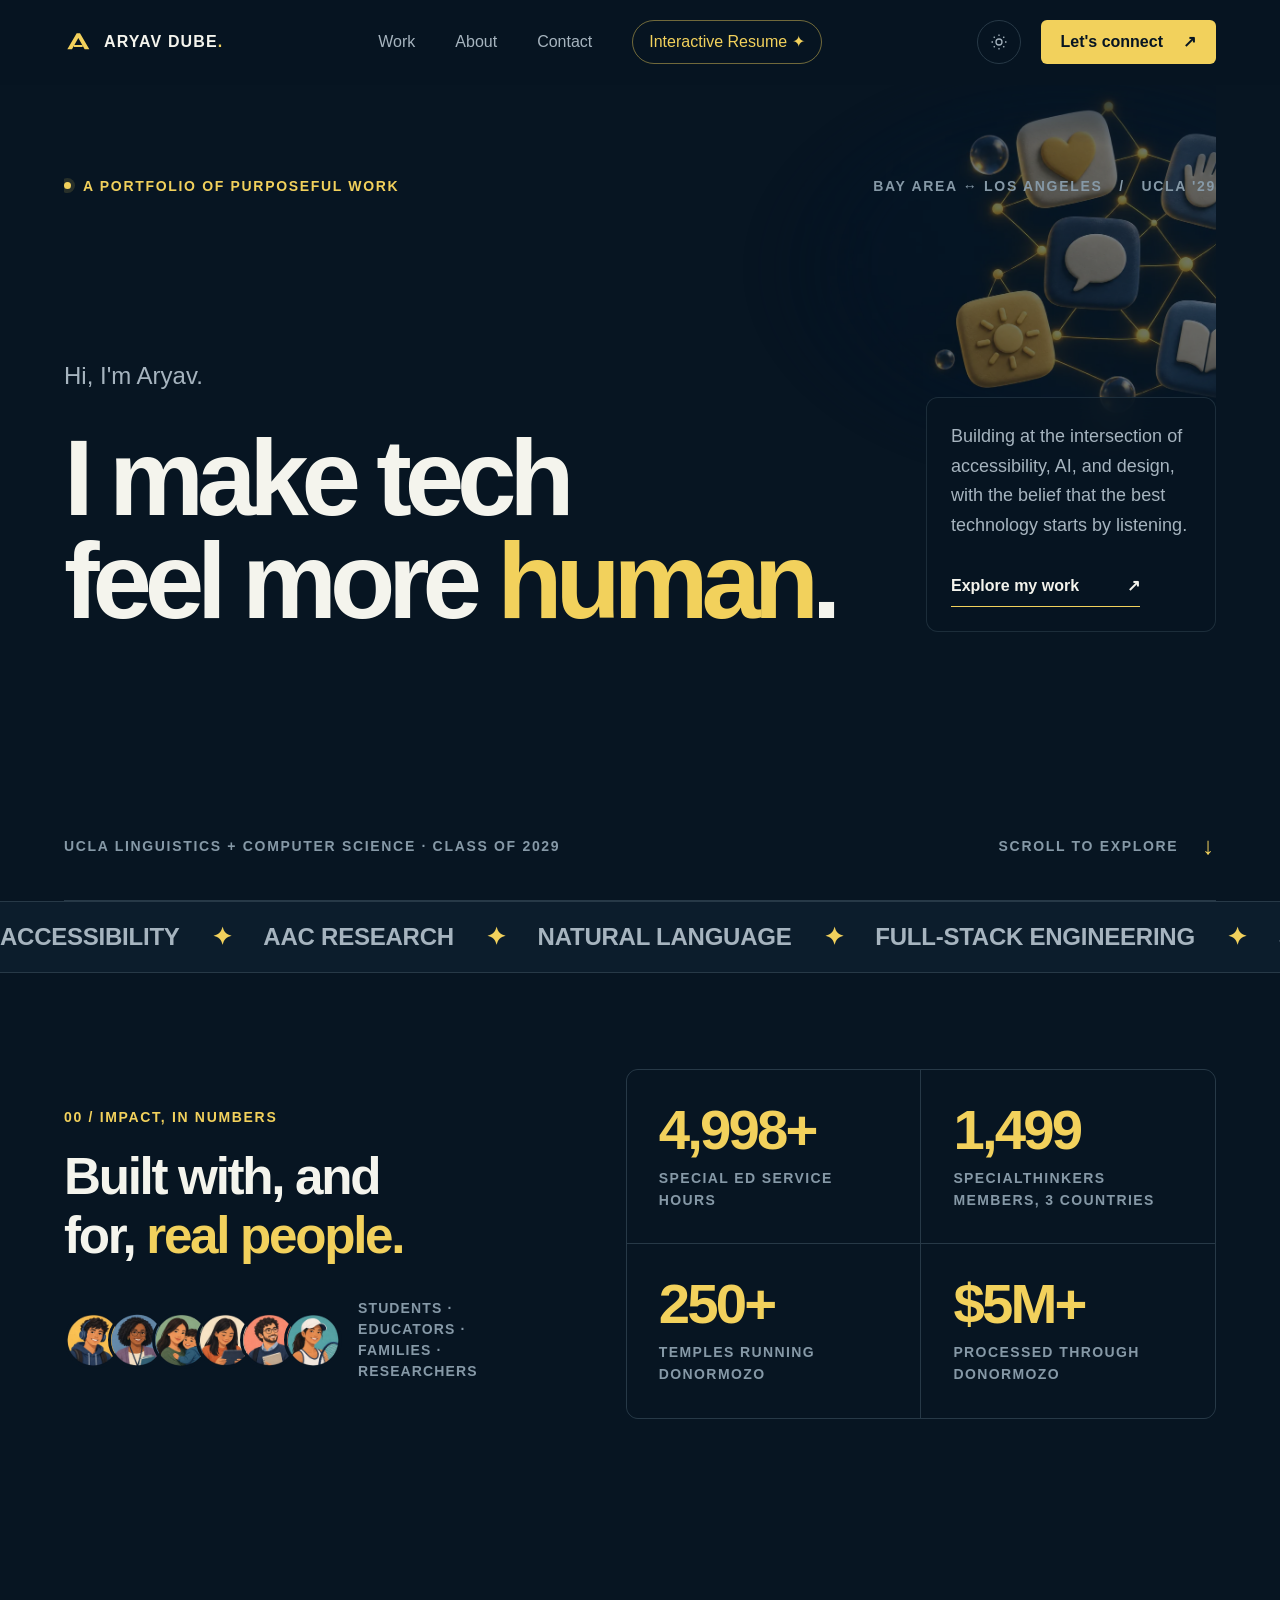
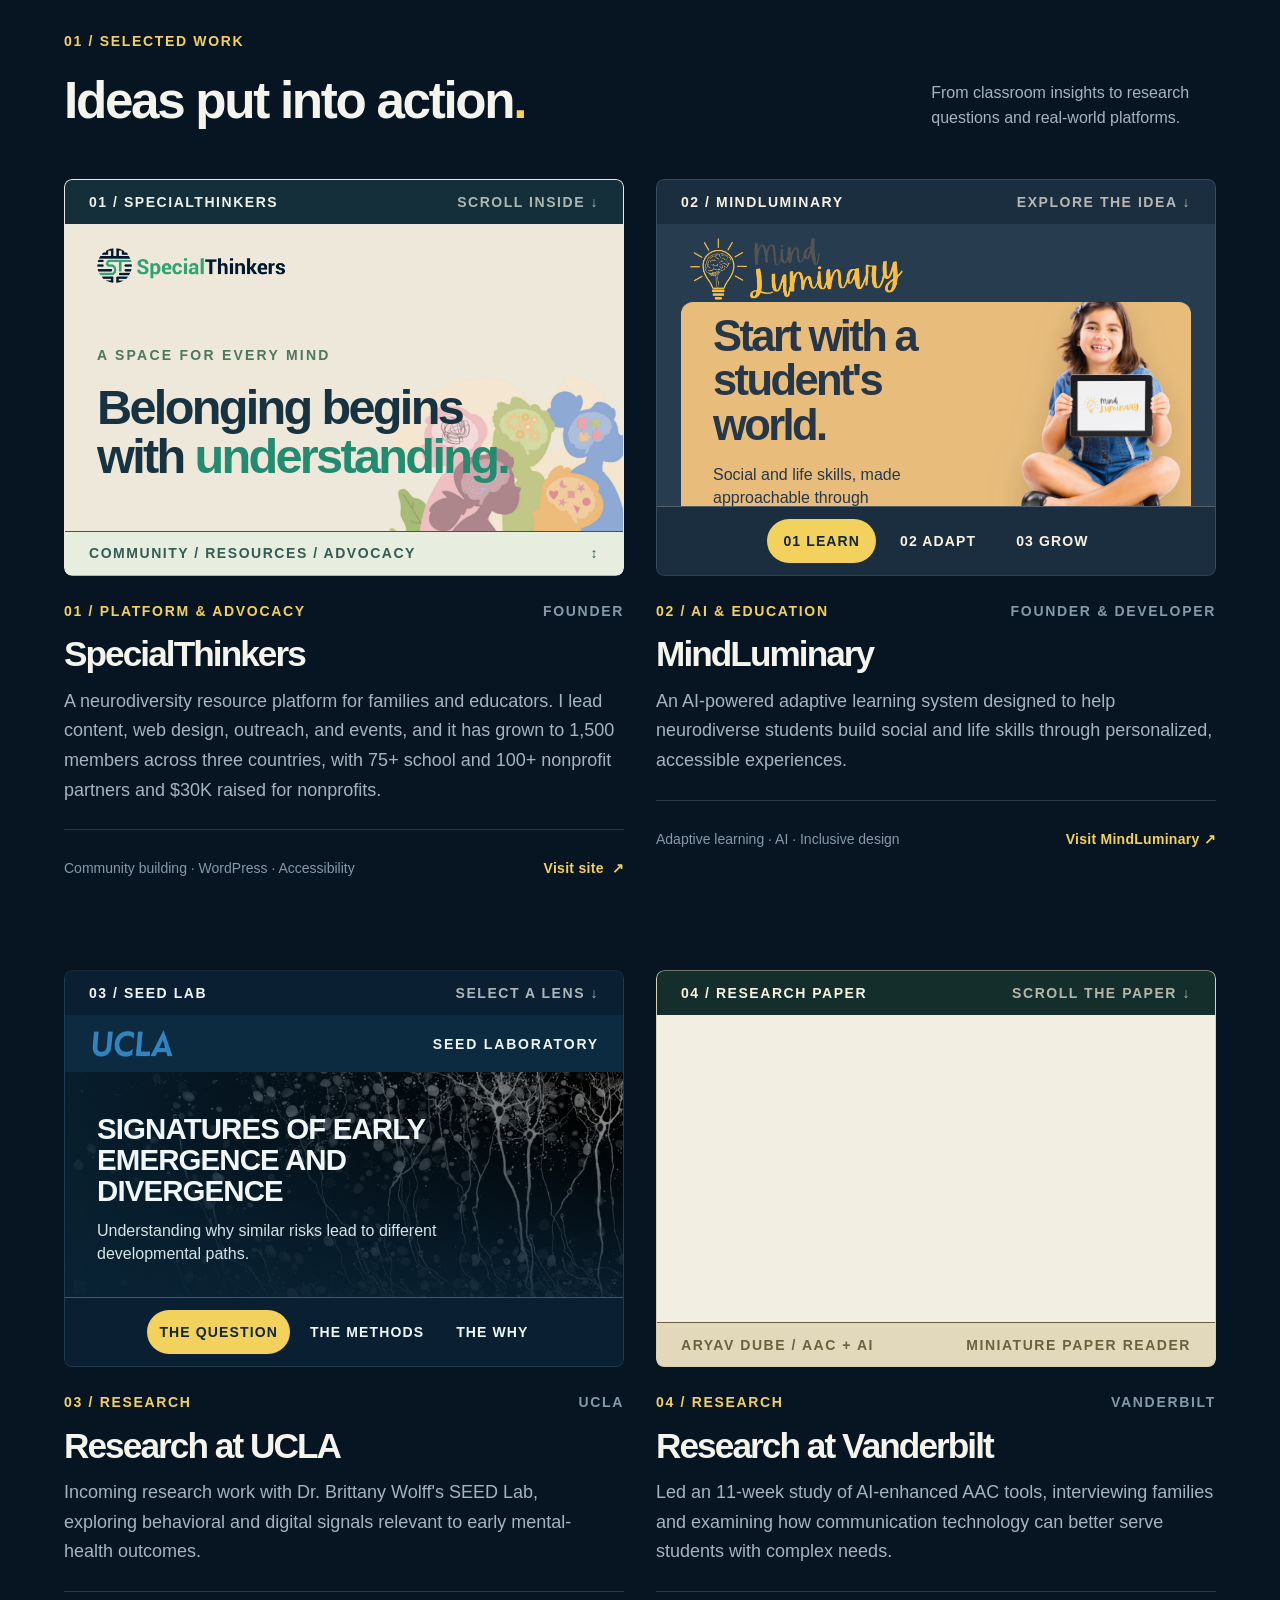
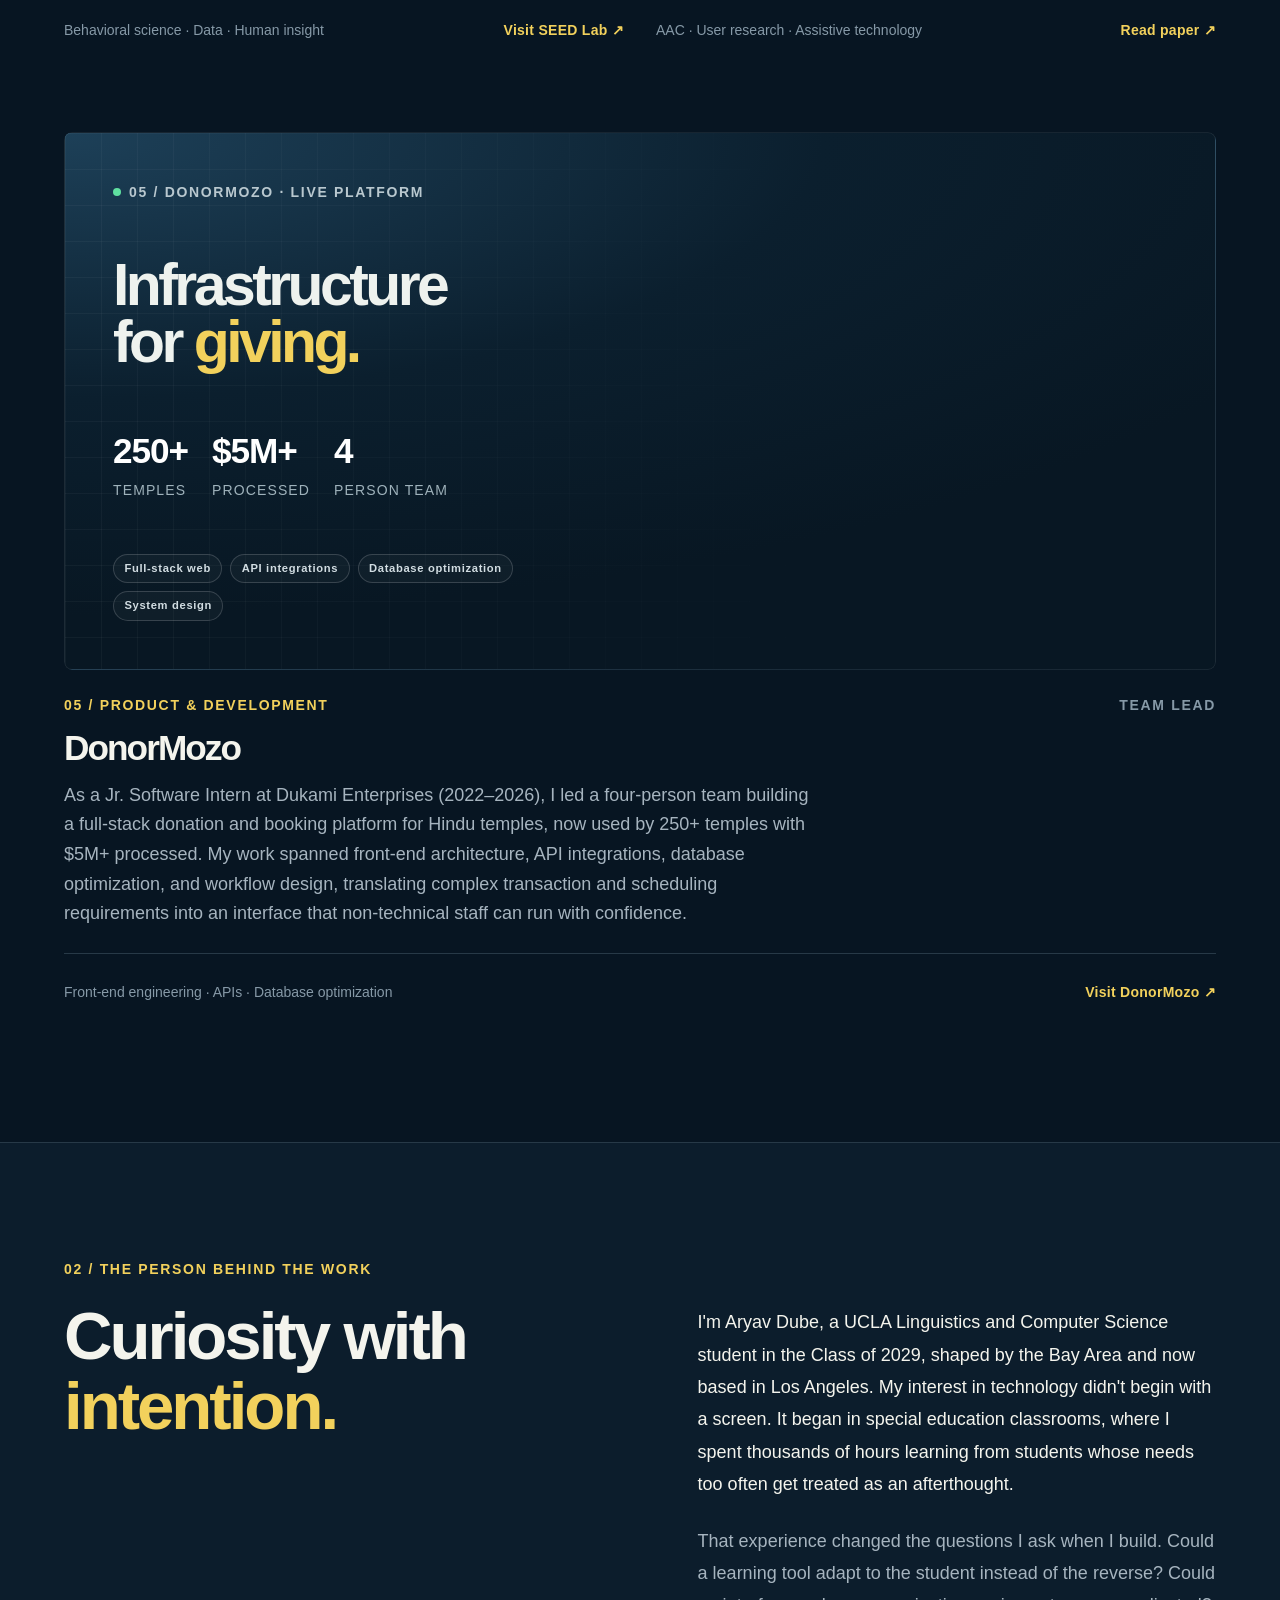
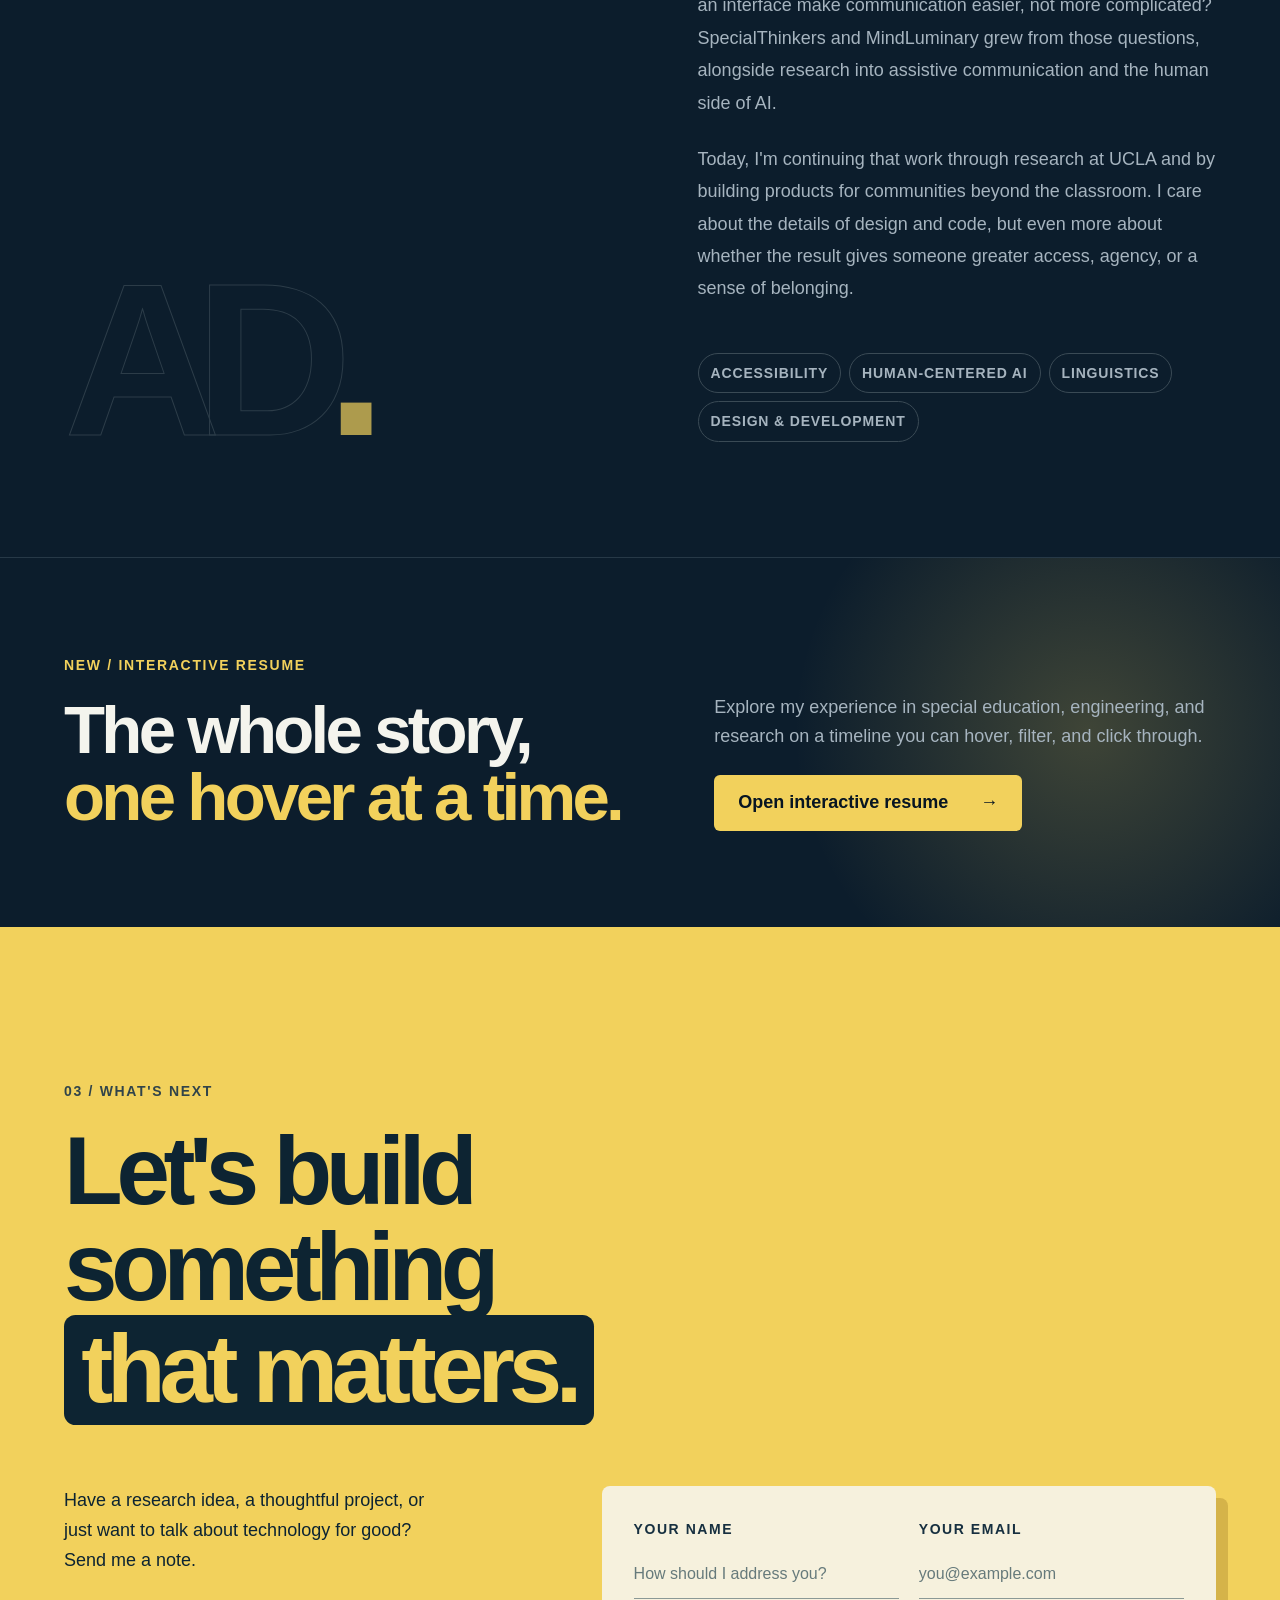
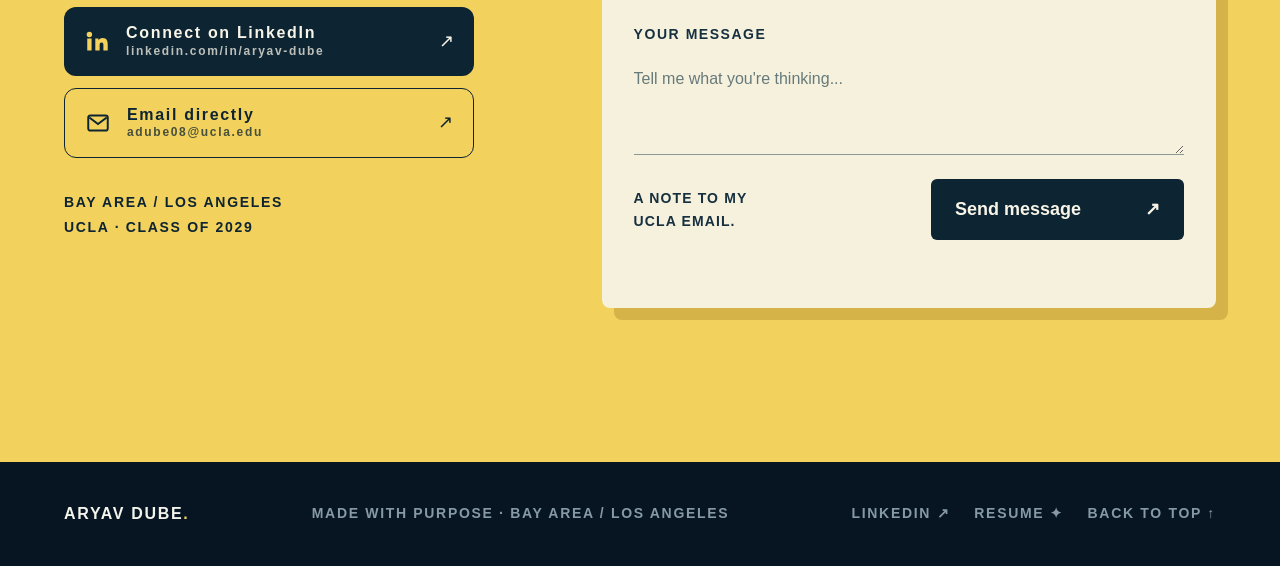
==== index.html @ cb5dd59b "Add files via upload" ====
<!doctype html>
<html lang="en" data-theme="dark">
<head>
  <meta charset="utf-8">
  <meta name="viewport" content="width=device-width, initial-scale=1">
  <meta name="theme-color" content="#071522">
  <meta name="description" content="Aryav Dube builds human-centered technology at the intersection of accessibility, education, research, and design. Explore his projects and work.">
  <meta property="og:title" content="Aryav Dube | Technology with people at its center">
  <meta property="og:description" content="Projects and research in accessibility, education, AI, and community-centered design.">
  <title>Aryav Dube | Technology with people at its center</title>
  <link rel="icon" href="./favicon.svg" type="image/svg+xml">
  <link rel="preconnect" href="https://api.fontshare.com">
  <link href="https://api.fontshare.com/v2/css?f[]=cabinet-grotesk@500,600,700,800&f[]=satoshi@400,500,600,700&display=swap" rel="stylesheet">
  <link rel="stylesheet" href="./base.css">
  <link rel="stylesheet" href="./style.css">
  <script src="./app.js" defer></script>
</head>
<body>
  <a class="skip-link" href="#main">Skip to content</a>
  <div class="scroll-progress" aria-hidden="true"><span></span></div>
  <header class="site-header">
    <div class="shell header-inner">
      <a class="brand" href="#top" aria-label="Aryav Dube, back to top">
        <svg class="brand-mark" viewBox="0 0 42 42" fill="none" aria-hidden="true"><path d="M5 32 19 8h5l14 24h-7L21.5 15 12 32H5Z" fill="currentColor"/><path d="M15 27h13" stroke="currentColor" stroke-width="3"/></svg>
        <span>ARYAV DUBE<span class="brand-dot">.</span></span>
      </a>
      <nav class="desktop-nav" aria-label="Main navigation">
        <a href="#work">Work</a>
        <a href="#about">About</a>
        <a href="#contact">Contact</a>
        <a class="nav-resume" href="./resume.html"><span class="long">Interactive </span>Resume <span aria-hidden="true">✦</span></a>
      </nav>
      <div class="header-actions">
        <button class="theme-toggle" type="button" data-theme-toggle aria-label="Switch to light mode" title="Toggle color theme">
          <svg viewBox="0 0 24 24" fill="none" stroke="currentColor" stroke-width="1.7" aria-hidden="true"><circle cx="12" cy="12" r="4"/><path d="M12 2v2m0 16v2M4.93 4.93l1.42 1.42m11.3 11.3 1.42 1.42M2 12h2m16 0h2M4.93 19.07l1.42-1.42m11.3-11.3 1.42-1.42"/></svg>
        </button>
        <a class="header-contact" href="#contact">Let's connect <span aria-hidden="true">↗</span></a>
      </div>
    </div>
  </header>

  <main id="main">
    <section class="hero shell" id="top" aria-labelledby="hero-title">
      <div class="hero-topline">
        <span class="eyebrow"><span class="status-dot"></span> A portfolio of purposeful work</span>
        <span class="hero-index">BAY AREA ↔ LOS ANGELES &nbsp; / &nbsp; UCLA '29</span>
      </div>
      <div class="hero-grid">
        <div class="hero-heading-wrap">
          <p class="hero-intro">Hi, I'm Aryav.</p>
          <h1 id="hero-title">I make tech<br>feel more <span class="hero-highlight">human<span class="period">.</span></span></h1>
        </div>
        <div class="hero-aside">
          <span class="aside-rule" aria-hidden="true"></span>
          <p>Building at the intersection of accessibility, AI, and design, with the belief that the best technology starts by listening.</p>
          <a class="text-link" href="#work">Explore my work <span aria-hidden="true">↗</span></a>
        </div>
      </div>
      <div class="hero-bottom">
        <span>UCLA LINGUISTICS + COMPUTER SCIENCE · CLASS OF 2029</span>
        <a href="#work" class="scroll-cue" aria-label="Scroll to selected work"><span>SCROLL TO EXPLORE</span><span aria-hidden="true">↓</span></a>
      </div>
      <div class="hero-gridline" aria-hidden="true"></div>
      <figure class="hero-art" aria-hidden="true" data-parallax="0.18"><img src="./hero-constellation.webp" alt="" width="1300" height="867"></figure>
    </section>

    <div class="marquee" aria-hidden="true"><div class="marquee-track"><span>ACCESSIBILITY</span><i>✦</i><span>AAC RESEARCH</span><i>✦</i><span>NATURAL LANGUAGE</span><i>✦</i><span>FULL-STACK ENGINEERING</span><i>✦</i><span>SPECIAL EDUCATION</span><i>✦</i><span>HUMAN-COMPUTER INTERACTION</span><i>✦</i><span>LINGUISTICS × CS</span><i>✦</i><span>ACCESSIBILITY</span><i>✦</i><span>AAC RESEARCH</span><i>✦</i><span>NATURAL LANGUAGE</span><i>✦</i><span>FULL-STACK ENGINEERING</span><i>✦</i><span>SPECIAL EDUCATION</span><i>✦</i><span>HUMAN-COMPUTER INTERACTION</span><i>✦</i><span>LINGUISTICS × CS</span><i>✦</i></div></div>

    <section class="impact-band" aria-label="Impact at a glance">
      <div class="shell impact-inner">
        <div class="impact-intro reveal">
          <p class="section-kicker">00 / IMPACT, IN NUMBERS</p>
          <h2>Built with, and for, <span>real people.</span></h2>
          <div class="avatar-stack" aria-label="Illustrated avatars representing the communities I build for">
            <img src="./avatar-1.webp" alt="" width="240" height="240"><img src="./avatar-2.webp" alt="" width="240" height="240"><img src="./avatar-3.webp" alt="" width="240" height="240"><img src="./avatar-4.webp" alt="" width="240" height="240"><img src="./avatar-5.webp" alt="" width="240" height="240"><img src="./avatar-6.webp" alt="" width="240" height="240">
            <span>Students · educators · families · researchers</span>
          </div>
        </div>
        <dl class="impact-stats">
          <div class="reveal"><dt>Special ed service hours</dt><dd><b data-count="5000">0</b>+</dd></div>
          <div class="reveal"><dt>SpecialThinkers members, 3 countries</dt><dd><b data-count="1500">0</b></dd></div>
          <div class="reveal"><dt>Temples running DonorMozo</dt><dd><b data-count="250">0</b>+</dd></div>
          <div class="reveal"><dt>Processed through DonorMozo</dt><dd>$<b data-count="5">0</b>M+</dd></div>
        </dl>
      </div>
    </section>

    <section class="work-section" id="work" aria-labelledby="work-title">
      <div class="shell">
        <div class="section-heading reveal">
          <div><p class="section-kicker">01 / SELECTED WORK</p><h2 id="work-title">Ideas put into action<span class="accent-dot">.</span></h2></div>
          <p>From classroom insights to research questions and real-world platforms.</p>
        </div>

        <div class="project-grid">
          <article class="reveal project project-featured">
            <div class="project-art art-special interactive-art" aria-label="SpecialThinkers interactive preview">
              <div class="preview-top"><span>01 / SPECIALTHINKERS</span><span class="preview-hint">SCROLL INSIDE ↓</span></div>
              <div class="preview-scroll special-scroll" tabindex="0" aria-label="Scroll through SpecialThinkers preview">
                <div class="special-slide">
                  <img class="special-brand" src="./specialthinkers-logo.png" alt="SpecialThinkers logo" width="694" height="127">
                  <p class="art-mini-label">A SPACE FOR EVERY MIND</p>
                  <strong>Belonging begins<br>with <em>understanding.</em></strong>
                  <img class="special-banner" src="./specialthinkers-banner.webp" alt="SpecialThinkers illustrated banner" width="559" height="447" loading="lazy">
                </div>
                <div class="special-slide special-slide-next"><span class="art-mini-label">WHAT WE'RE BUILDING</span><strong>Information.<br>Connection.<br>Advocacy.</strong><p>Bringing families, educators and researchers into the same conversation.</p></div>
                <div class="special-slide special-slide-cta">
                  <span class="art-mini-label">BY THE NUMBERS</span>
                  <dl class="special-stats"><div><dt>Members</dt><dd>1,500</dd></div><div><dt>Countries</dt><dd>3</dd></div><div><dt>School + nonprofit partners</dt><dd>175+</dd></div><div><dt>Raised for nonprofits</dt><dd>$30K</dd></div></dl>
                  <a class="special-cta" href="https://specialthinkers.com" target="_blank" rel="noopener noreferrer">Explore SpecialThinkers <span aria-hidden="true">↗</span></a>
                  <span class="special-end">END OF PREVIEW · SCROLL UP ↑</span>
                </div>
              </div>
              <div class="preview-bottom"><span>COMMUNITY / RESOURCES / ADVOCACY</span><span>↕</span></div>
            </div>
            <div class="project-meta"><span>01 / PLATFORM & ADVOCACY</span><span>FOUNDER</span></div>
            <h3>SpecialThinkers</h3>
            <p>A neurodiversity resource platform for families and educators. I lead content, web design, outreach, and events, and it has grown to 1,500 members across three countries, with 75+ school and 100+ nonprofit partners and $30K raised for nonprofits.</p>
            <div class="project-foot"><span>Community building · WordPress · Accessibility</span><a href="https://specialthinkers.com" target="_blank" rel="noopener noreferrer" aria-label="Visit SpecialThinkers website">Visit site <span aria-hidden="true">↗</span></a></div>
          </article>

          <article class="reveal project project-featured">
            <div class="project-art art-mind interactive-art" aria-label="MindLuminary interactive concept preview">
              <div class="preview-top"><span>02 / MINDLUMINARY</span><span class="preview-hint">EXPLORE THE IDEA ↓</span></div>
              <div class="mind-experience">
                <img class="mind-brand" src="./mindluminary-logo.png" alt="MindLuminary logo" width="867" height="250">
                <div class="mind-display">
                  <div class="mind-step is-active" data-mind-panel="learn"><div><small>01 / LEARN</small><strong>Start with a student's world.</strong><p>Social and life skills, made approachable through visual practice.</p></div><img src="./mindluminary-banner.png" alt="MindLuminary character illustration" width="993" height="1080" loading="lazy"></div>
                  <div class="mind-step" data-mind-panel="adapt" hidden><div><small>02 / ADAPT</small><strong>Make room for a different pace.</strong><p>Responsive practice and feedback meet learners where they are.</p></div><div class="mind-orbit" aria-hidden="true"><span>listen</span><span>adjust</span><span>grow</span></div></div>
                  <div class="mind-step" data-mind-panel="grow" hidden><div><small>03 / GROW</small><strong>Progress is personal.</strong><p>Build confidence through small, meaningful moments.</p></div><div class="mind-growth" aria-hidden="true"><i></i><i></i><i></i><i></i><i></i></div></div>
                </div>
              </div>
              <div class="preview-tabs" data-tabs="mind" role="group" aria-label="MindLuminary concept stages"><button type="button" class="is-active" data-target="learn" aria-pressed="true">01 LEARN</button><button type="button" data-target="adapt" aria-pressed="false">02 ADAPT</button><button type="button" data-target="grow" aria-pressed="false">03 GROW</button></div>
            </div>
            <div class="project-meta"><span>02 / AI & EDUCATION</span><span>FOUNDER & DEVELOPER</span></div>
            <h3>MindLuminary</h3>
            <p>An AI-powered adaptive learning system designed to help neurodiverse students build social and life skills through personalized, accessible experiences.</p>
            <div class="project-foot"><span>Adaptive learning · AI · Inclusive design</span><a href="https://www.mindluminary.com/" target="_blank" rel="noopener noreferrer">Visit MindLuminary ↗</a></div>
          </article>

          <article class="reveal project project-half">
            <div class="project-art art-ucla interactive-art" aria-label="UCLA SEED Lab interactive research preview">
              <div class="preview-top"><span>03 / SEED LAB</span><span class="preview-hint">SELECT A LENS ↓</span></div>
              <div class="ucla-body">
                <div class="ucla-identity"><img src="./ucla-logo.png" alt="UCLA logo" width="1048" height="398" loading="lazy"><span>SEED LABORATORY</span></div>
                <div class="ucla-visual"><img src="./seed-lab-art.jpg" alt="Artwork featured on the UCLA SEED Laboratory page" width="760" height="480" loading="lazy"><div class="ucla-overlay"><span data-ucla-heading>SIGNATURES OF EARLY EMERGENCE AND DIVERGENCE</span><p data-ucla-copy>Understanding why similar risks lead to different developmental paths.</p></div></div>
              </div>
              <div class="preview-tabs ucla-tabs" data-tabs="ucla" role="group" aria-label="SEED Lab research lenses"><button type="button" class="is-active" data-target="question" aria-pressed="true">THE QUESTION</button><button type="button" data-target="methods" aria-pressed="false">THE METHODS</button><button type="button" data-target="impact" aria-pressed="false">THE WHY</button></div>
            </div>
            <div class="project-meta"><span>03 / RESEARCH</span><span>UCLA</span></div>
            <h3>Research at UCLA</h3>
            <p>Incoming research work with Dr. Brittany Wolff's SEED Lab, exploring behavioral and digital signals relevant to early mental-health outcomes.</p>
            <div class="project-foot"><span>Behavioral science · Data · Human insight</span><a href="https://www.semel.ucla.edu/initiatives/seedlab/" target="_blank" rel="noopener noreferrer">Visit SEED Lab ↗</a></div>
          </article>

          <article class="reveal project project-half">
            <div class="project-art art-vandy interactive-art" aria-label="Scrollable Vanderbilt research paper preview">
              <div class="preview-top"><span>04 / RESEARCH PAPER</span><span class="preview-hint">SCROLL THE PAPER ↓</span></div>
              <div class="paper-reader" tabindex="0" aria-label="Scroll through a condensed preview of Aryav Dube's Vanderbilt paper">
                <div class="paper-page"><img class="vandy-brand" src="./vanderbilt-logo.png" alt="Vanderbilt University logo" width="960" height="209" loading="lazy"><span class="paper-journal">YOUNG SCIENTIST JOURNAL / RESEARCH ARTICLE</span><h4>Enhancing AAC Systems Through Artificial Intelligence</h4><p class="paper-byline">Aryav Dube · Parent and family perspectives on limitations and solutions</p><span class="paper-rule"></span><p class="paper-scroll-hint">SCROLL TO READ THE STUDY ↓</p></div>
                <div class="paper-page"><span class="paper-section">01 / ABSTRACT</span><h4>Where AAC systems fall short.</h4><p>This 11-week mixed-methods study examines limitations families encounter with augmentative and alternative communication systems and explores how AI could make them more adaptive and expressive.</p><span class="paper-rule"></span><span class="paper-section">02 / METHODS</span><p>Parent and family interviews were analyzed for recurring themes about device use, communication needs, and possible improvements.</p></div>
                <div class="paper-page"><span class="paper-section">03 / FINDINGS</span><h4>Seven barriers to better communication.</h4><p>Recurring challenges included difficult navigation, limited symbols, linguistic support, practice opportunities, emotional expression, social fluency, and strategic communication.</p><span class="paper-rule"></span><span class="paper-section">04 / CONCLUSION</span><p>Personalization, prediction, and context-aware interfaces may help AAC tools better support communication, independence, and inclusion. Further research is needed.</p><a class="preview-open" href="https://www.vanderbilt.edu/youngscientistjournal/article/enhancing-aac-systems-through-artificial-intelligence-parent-and-family-perspective-on-limitations-and-solutions/" target="_blank" rel="noopener noreferrer">Read the full paper ↗</a></div>
              </div>
              <div class="reader-footer"><span>ARYAV DUBE / AAC + AI</span><span>MINIATURE PAPER READER</span></div>
            </div>
            <div class="project-meta"><span>04 / RESEARCH</span><span>VANDERBILT</span></div>
            <h3>Research at Vanderbilt</h3>
            <p>Led an 11-week study of AI-enhanced AAC tools, interviewing families and examining how communication technology can better serve students with complex needs.</p>
            <div class="project-foot"><span>AAC · User research · Assistive technology</span><a href="https://www.vanderbilt.edu/youngscientistjournal/article/enhancing-aac-systems-through-artificial-intelligence-parent-and-family-perspective-on-limitations-and-solutions/" target="_blank" rel="noopener noreferrer">Read paper ↗</a></div>
          </article>

          <article class="reveal project project-wide">
            <div class="project-art art-dm interactive-art" aria-label="DonorMozo interactive product preview">
              <div class="dm-grid-bg" aria-hidden="true"></div>
              <div class="dm-left">
                <span class="dm-kicker"><i class="dm-live"></i>05 / DONORMOZO · LIVE PLATFORM</span>
                <strong>Infrastructure<br>for <em>giving.</em></strong>
                <div class="dm-metrics">
                  <span><b>250+</b>temples</span><span><b>$5M+</b>processed</span><span><b>4</b>person team</span>
                </div>
                <div class="dm-chips" aria-label="Focus areas"><span>Full-stack web</span><span>API integrations</span><span>Database optimization</span><span>System design</span></div>
              </div>
              <div class="dm-window">
                <div class="dm-chrome"><span class="dm-dots" aria-hidden="true"><i></i><i></i><i></i></span><span class="dm-url">donormozo.com / dashboard</span><img src="./donormozo-logo.png" alt="DonorMozo logo" width="251" height="59" loading="lazy"></div>
                <div class="dm-app">
                  <div class="dm-side" data-tabs="dm" role="group" aria-label="DonorMozo modules">
                    <button type="button" class="is-active" data-target="donations" aria-pressed="true"><svg viewBox="0 0 24 24" aria-hidden="true"><path d="M12 21s-7-4.4-7-10a4 4 0 0 1 7-2.6A4 4 0 0 1 19 11c0 5.6-7 10-7 10z"/></svg><span>Donations</span></button>
                    <button type="button" data-target="bookings" aria-pressed="false"><svg viewBox="0 0 24 24" aria-hidden="true"><rect x="4" y="5" width="16" height="15" rx="2"/><path d="M4 10h16M9 3v4M15 3v4"/></svg><span>Bookings</span></button>
                    <button type="button" data-target="insights" aria-pressed="false"><svg viewBox="0 0 24 24" aria-hidden="true"><path d="M4 19V9M10 19V5M16 19v-7M22 19H2"/></svg><span>Insights</span></button>
                    <button type="button" data-target="stack" aria-pressed="false"><svg viewBox="0 0 24 24" aria-hidden="true"><path d="M12 3 3 8l9 5 9-5-9-5zM3 13l9 5 9-5"/></svg><span>System</span></button>
                  </div>
                  <div class="dm-main" tabindex="0" aria-label="Scrollable DonorMozo demo panel">
                    <div class="dm-panel is-active" data-dm-panel="donations">
                      <div class="dm-row-head"><small>TODAY · DEMO FEED</small><span class="dm-pill">● Live</span></div>
                      <div class="dm-total">$<b data-dm-total>12,480</b><span>+8.2% vs. last week</span></div>
                      <ul class="dm-feed" data-dm-feed aria-live="off">
                        <li><span class="dm-av">SP</span><div><b>Annadanam fund</b><small>Recurring · card</small></div><em>$101</em></li>
                        <li><span class="dm-av">RK</span><div><b>Temple renovation</b><small>One-time · ACH</small></div><em>$501</em></li>
                        <li><span class="dm-av">AM</span><div><b>Festival sponsorship</b><small>One-time · card</small></div><em>$251</em></li>
                      </ul>
                      <div class="dm-goal"><div><small>RENOVATION CAMPAIGN</small><b>72%</b></div><span><i style="--w:72%"></i></span></div>
                    </div>
                    <div class="dm-panel" data-dm-panel="bookings" hidden>
                      <div class="dm-row-head"><small>WEEK OF OCT 5 · PICK A SLOT</small><span class="dm-pill" data-dm-booked>3 booked</span></div>
                      <div class="dm-cal" data-dm-cal role="grid" aria-label="Booking calendar, demo"></div>
                      <div class="dm-legend"><span><i></i>Open</span><span><i class="sel"></i>Selected</span><span><i class="booked"></i>Booked</span></div>
                      <div class="dm-sheet" data-dm-sheet aria-live="polite">
                        <p class="dm-sheet-empty">Select an open slot to start a booking, or a booked slot to see its details.</p>
                      </div>
                    </div>
                    <div class="dm-panel" data-dm-panel="insights" hidden>
                      <div class="dm-row-head"><small>GIVING TREND · 12 WEEKS</small><span class="dm-pill">Demo data</span></div>
                      <svg class="dm-chart" viewBox="0 0 320 130" preserveAspectRatio="none" aria-hidden="true"><defs><linearGradient id="dmfill" x1="0" x2="0" y1="0" y2="1"><stop offset="0" stop-color="#f2d15c" stop-opacity=".55"/><stop offset="1" stop-color="#f2d15c" stop-opacity="0"/></linearGradient></defs><path class="dm-area" d="M0 110 L29 98 L58 102 L87 84 L116 88 L145 70 L174 74 L203 56 L232 60 L261 40 L290 44 L320 22 L320 130 L0 130Z" fill="url(#dmfill)"/><path class="dm-line" d="M0 110 L29 98 L58 102 L87 84 L116 88 L145 70 L174 74 L203 56 L232 60 L261 40 L290 44 L320 22" fill="none"/></svg>
                      <div class="dm-split"><span><small>Recurring</small><b>61%</b></span><span><small>Avg. gift</small><b>$84</b></span><span><small>Bookings</small><b>+23%</b></span></div>
                    </div>
                    <div class="dm-panel" data-dm-panel="stack" hidden>
                      <div class="dm-row-head"><small>HOW A DONATION MOVES · SIMPLIFIED</small><span class="dm-pill">Architecture</span></div>
                      <ol class="dm-flow">
                        <li><b>Client</b><small>Donor-facing pages and temple admin views</small></li>
                        <li><b>API layer</b><small>Integrations and business logic for gifts and bookings</small></li>
                        <li><b>Payments</b><small>Transaction processing and donor receipts</small></li>
                        <li><b>Database</b><small>Optimized storage for donations, bookings, and reports</small></li>
                      </ol>
                    </div>
                  </div>
                </div>
              </div>
            </div>
            <div class="project-meta"><span>05 / PRODUCT & DEVELOPMENT</span><span>TEAM LEAD</span></div>
            <h3>DonorMozo</h3>
            <p>As a Jr. Software Intern at Dukami Enterprises (2022–2026), I led a four-person team building a full-stack donation and booking platform for Hindu temples, now used by 250+ temples with $5M+ processed. My work spanned front-end architecture, API integrations, database optimization, and workflow design, translating complex transaction and scheduling requirements into an interface that non-technical staff can run with confidence.</p>
            <div class="project-foot"><span>Front-end engineering · APIs · Database optimization</span><a href="https://donormozo.com/" target="_blank" rel="noopener noreferrer">Visit DonorMozo ↗</a></div>
          </article>
        </div>
      </div>
    </section>

    <section class="about-section" id="about" aria-labelledby="about-title">
      <div class="shell about-grid">
        <div class="about-left"><p class="section-kicker">02 / THE PERSON BEHIND THE WORK</p><h2 id="about-title">Curiosity with<br><span>intention.</span></h2><div class="about-monogram" aria-hidden="true">AD<span>.</span></div></div>
        <div class="about-copy reveal">
          <p>I'm Aryav Dube, a UCLA Linguistics and Computer Science student in the Class of 2029, shaped by the Bay Area and now based in Los Angeles. My interest in technology didn't begin with a screen. It began in special education classrooms, where I spent thousands of hours learning from students whose needs too often get treated as an afterthought.</p>
          <p>That experience changed the questions I ask when I build. Could a learning tool adapt to the student instead of the reverse? Could an interface make communication easier, not more complicated? SpecialThinkers and MindLuminary grew from those questions, alongside research into assistive communication and the human side of AI.</p>
          <p>Today, I'm continuing that work through research at UCLA and by building products for communities beyond the classroom. I care about the details of design and code, but even more about whether the result gives someone greater access, agency, or a sense of belonging.</p>
          <div class="about-tags" aria-label="Areas of interest"><span>ACCESSIBILITY</span><span>HUMAN-CENTERED AI</span><span>LINGUISTICS</span><span>DESIGN & DEVELOPMENT</span></div>
        </div>
      </div>
    </section>

    <section class="resume-cta" aria-labelledby="resume-cta-title">
      <div class="shell resume-cta-inner reveal">
        <div><p class="section-kicker">NEW / INTERACTIVE RESUME</p><h2 id="resume-cta-title">The whole story,<br><span>one hover at a time.</span></h2></div>
        <div class="resume-cta-side"><p>Explore my experience in special education, engineering, and research on a timeline you can hover, filter, and click through.</p><a class="resume-cta-btn" href="./resume.html">Open interactive resume <span aria-hidden="true">→</span></a></div>
      </div>
    </section>

    <section class="contact-section" id="contact" aria-labelledby="contact-title">
      <div class="shell contact-inner">
        <p class="section-kicker">03 / WHAT'S NEXT</p>
        <h2 id="contact-title">Let's build something<br><span>that matters.</span></h2>
        <div class="contact-layout reveal">
          <div class="contact-aside"><p>Have a research idea, a thoughtful project, or just want to talk about technology for good? Send me a note.</p>
            <div class="contact-links">
              <a class="linkedin-card" href="https://www.linkedin.com/in/aryav-dube/" target="_blank" rel="noopener noreferrer"><svg viewBox="0 0 24 24" aria-hidden="true"><path fill="currentColor" d="M4.98 3.5a2.5 2.5 0 1 1 0 5 2.5 2.5 0 0 1 0-5zM3 9.75h4v11H3v-11zm6.5 0h3.8v1.5h.06c.53-1 1.83-2.06 3.77-2.06 4.03 0 4.77 2.65 4.77 6.1v5.46h-4v-4.84c0-1.15-.02-2.64-1.6-2.64-1.61 0-1.86 1.26-1.86 2.56v4.92h-4v-11z"/></svg><span><b>Connect on LinkedIn</b><small>linkedin.com/in/aryav-dube</small></span><i aria-hidden="true">↗</i></a>
              <a class="mail-card" href="mailto:adube08@ucla.edu"><svg viewBox="0 0 24 24" aria-hidden="true"><rect x="3" y="5" width="18" height="14" rx="2" fill="none" stroke="currentColor" stroke-width="1.8"/><path d="m4 7 8 6 8-6" fill="none" stroke="currentColor" stroke-width="1.8"/></svg><span><b>Email directly</b><small>adube08@ucla.edu</small></span><i aria-hidden="true">↗</i></a>
            </div>
            <span>BAY AREA / LOS ANGELES<br>UCLA · CLASS OF 2029</span></div>
          <form class="contact-form" id="contact-form" action="https://formsubmit.co/adube08@ucla.edu" data-ajax="https://formsubmit.co/ajax/adube08@ucla.edu" method="POST">
            <input type="hidden" name="_subject" value="Portfolio inquiry for Aryav Dube">
            <input type="hidden" name="_captcha" value="false">
            <div class="honeypot" aria-hidden="true"><label for="contact-company">Leave this blank</label><input type="text" id="contact-company" name="_honey" tabindex="-1" autocomplete="off"></div>
            <div class="form-row"><div class="form-field"><label for="contact-name">YOUR NAME</label><input id="contact-name" name="name" type="text" required autocomplete="name" placeholder="How should I address you?"></div><div class="form-field"><label for="contact-email">YOUR EMAIL</label><input id="contact-email" name="email" type="email" required autocomplete="email" placeholder="you@example.com"></div></div>
            <div class="form-field"><label for="contact-message">YOUR MESSAGE</label><textarea id="contact-message" name="message" rows="3" required minlength="10" placeholder="Tell me what you're thinking..."></textarea></div>
            <div class="form-actions"><span>A NOTE TO MY UCLA EMAIL.</span><button class="contact-cta" type="submit">Send message <span aria-hidden="true">↗</span></button></div>
            <p class="form-status" id="form-status" role="status" aria-live="polite"></p>
          </form>
        </div>
      </div>
    </section>
  </main>
  <footer class="site-footer"><div class="shell footer-inner"><a class="footer-brand" href="#top">ARYAV DUBE<span>.</span></a><span>MADE WITH PURPOSE · BAY AREA / LOS ANGELES</span><span class="footer-links"><a href="https://www.linkedin.com/in/aryav-dube/" target="_blank" rel="noopener noreferrer">LINKEDIN ↗</a><a href="./resume.html">RESUME ✦</a><a href="#top">BACK TO TOP ↑</a></span></div></footer>
</body>
</html>
---- base.css ----
*,*::before,*::after{box-sizing:border-box;margin:0;padding:0}
html{-moz-text-size-adjust:none;-webkit-text-size-adjust:none;text-size-adjust:none;-webkit-font-smoothing:antialiased;-moz-osx-font-smoothing:grayscale;text-rendering:optimizeLegibility;scroll-behavior:smooth;hanging-punctuation:first last;scroll-padding-top:var(--space-20)}
body{min-height:100dvh;line-height:1.6;font-family:var(--font-body,sans-serif);font-size:var(--text-base);color:var(--color-text);background:var(--color-bg)}
img,picture,video,canvas,svg{display:block;max-width:100%;height:auto}
ul[role="list"],ol[role="list"]{list-style:none}
input,button,textarea,select{font:inherit;color:inherit}
h1,h2,h3,h4,h5,h6{text-wrap:balance;line-height:1.15}
p,li,figcaption{text-wrap:pretty;max-width:72ch}
::selection{background:var(--color-primary-highlight);color:var(--color-text)}
:focus-visible{outline:2px solid var(--color-primary);outline-offset:3px;border-radius:var(--radius-sm)}
button{cursor:pointer;background:none;border:none}
a,button,[role="button"],[role="link"],input,textarea,select{transition:color var(--transition-interactive),background var(--transition-interactive),border-color var(--transition-interactive),box-shadow var(--transition-interactive),transform var(--transition-interactive)}
.sr-only{position:absolute;width:1px;height:1px;padding:0;margin:-1px;overflow:hidden;clip:rect(0,0,0,0);white-space:nowrap;border-width:0}
@media(prefers-reduced-motion:reduce){*,*::before,*::after{animation-duration:.01ms!important;animation-iteration-count:1!important;transition-duration:.01ms!important;scroll-behavior:auto!important}}
---- style.css ----
:root{
  --font-display:'Cabinet Grotesk','Helvetica Neue',sans-serif;
  --font-body:'Satoshi','Helvetica Neue',sans-serif;
  --text-xs:clamp(.75rem,.7rem + .25vw,.875rem);
  --text-sm:clamp(.875rem,.8rem + .35vw,1rem);
  --text-base:clamp(1rem,.95rem + .25vw,1.125rem);
  --text-lg:clamp(1.125rem,1rem + .75vw,1.5rem);
  --text-xl:clamp(1.5rem,1.2rem + 1.25vw,2.25rem);
  --text-2xl:clamp(2rem,1.2rem + 2.5vw,3.5rem);
  --text-3xl:clamp(2.5rem,1rem + 4vw,5rem);
  --text-hero:clamp(3.25rem,1rem + 7.1vw,8rem);
  --space-1:.25rem;--space-2:.5rem;--space-3:.75rem;--space-4:1rem;--space-5:1.25rem;--space-6:1.5rem;--space-8:2rem;--space-10:2.5rem;--space-12:3rem;--space-16:4rem;--space-20:5rem;--space-24:6rem;--space-32:8rem;
  --radius-sm:.375rem;--radius-md:.5rem;--radius-lg:.75rem;--radius-xl:1rem;--radius-full:9999px;
  --transition-interactive:220ms cubic-bezier(.16,1,.3,1);
  --content-wide:1240px;
}
:root,[data-theme="dark"]{
  color-scheme:dark;
  --color-bg:#071522;--color-surface:#0c1d2c;--color-surface-2:#112436;--color-surface-offset:#0f2639;--color-divider:#273947;--color-border:#3a4a55;
  --color-text:#f4f4ed;--color-text-muted:#a6b4bf;--color-text-faint:#8699a7;--color-text-inverse:#071522;
  --color-primary:#f2d15c;--color-primary-hover:#ffe88a;--color-primary-highlight:#5c532c;
}
[data-theme="light"]{
  color-scheme:light;
  --color-bg:#f4f3ed;--color-surface:#ffffff;--color-surface-2:#e8edf0;--color-surface-offset:#e8eced;--color-divider:#cdd4d6;--color-border:#aebbc1;
  --color-text:#102638;--color-text-muted:#455b68;--color-text-faint:#5a6d77;--color-text-inverse:#071522;
  --color-primary:#9a7400;--color-primary-hover:#765900;--color-primary-highlight:#efe2ac;
}
a{color:inherit;text-decoration:none}
.shell{width:min(calc(100% - 2*clamp(var(--space-5),5vw,var(--space-16))),var(--content-wide));margin-inline:auto}
.skip-link{position:fixed;top:var(--space-3);left:var(--space-3);z-index:100;background:var(--color-primary);color:var(--color-text-inverse);padding:var(--space-3) var(--space-4);transform:translateY(-160%)}
.skip-link:focus{transform:translateY(0)}
.site-header{position:sticky;top:0;z-index:20;background:color-mix(in srgb,var(--color-bg) 91%,transparent);backdrop-filter:blur(18px);border-bottom:1px solid transparent}
.site-header.scrolled{border-color:var(--color-divider)}
.header-inner{height:84px;display:flex;align-items:center;justify-content:space-between;gap:var(--space-8)}
.brand{display:inline-flex;align-items:center;gap:var(--space-3);font-weight:800;font-size:var(--text-sm);letter-spacing:.07em;white-space:nowrap}
.brand-mark{width:28px;color:var(--color-primary)}
.brand-dot,.accent-dot{color:var(--color-primary)}
.desktop-nav{display:flex;gap:var(--space-10);align-items:center;color:var(--color-text-muted);font-size:var(--text-sm)}
.desktop-nav a{padding:var(--space-3) 0}
.desktop-nav a:hover,.footer-inner a:hover{color:var(--color-primary)}
.header-actions{display:flex;align-items:center;gap:var(--space-5)}
.theme-toggle{width:44px;height:44px;display:grid;place-items:center;color:var(--color-text-muted);border:1px solid var(--color-divider);border-radius:var(--radius-full)}
.theme-toggle svg{width:18px}
.theme-toggle:hover{color:var(--color-primary);border-color:var(--color-primary)}
.header-contact{display:inline-flex;align-items:center;justify-content:center;gap:var(--space-5);min-height:44px;padding:var(--space-2) var(--space-5);background:var(--color-primary);color:var(--color-text-inverse);font-weight:700;font-size:var(--text-sm);border-radius:var(--radius-sm)}
.header-contact:hover,.contact-cta:hover{background:var(--color-primary-hover);transform:translateY(-2px)}
.header-contact:active,.contact-cta:active{transform:translateY(0)}

.hero{min-height:min(820px,calc(100svh - 84px));display:flex;flex-direction:column;position:relative;padding-top:clamp(var(--space-12),7vw,var(--space-24));overflow:hidden}
.hero-topline,.hero-bottom{display:flex;align-items:center;justify-content:space-between;gap:var(--space-4)}
.eyebrow,.hero-index,.hero-bottom,.section-kicker,.project-meta,.project-foot,.about-tags,.site-footer{font-size:var(--text-xs);letter-spacing:.12em;font-weight:700}
.eyebrow{display:flex;align-items:center;gap:var(--space-3);color:var(--color-primary);text-transform:uppercase}
.status-dot{width:7px;height:7px;background:var(--color-primary);border-radius:50%;box-shadow:0 0 0 4px color-mix(in srgb,var(--color-primary) 14%,transparent)}
.hero-index,.hero-bottom{color:var(--color-text-faint)}
.hero-grid{display:grid;grid-template-columns:minmax(0,1fr) 290px;align-items:end;gap:var(--space-16);margin-block:auto;padding-block:var(--space-16) var(--space-24)}
.hero-intro{color:var(--color-text-muted);font-size:var(--text-lg);margin-bottom:var(--space-8)}
h1,h2,h3{font-family:var(--font-display)}
h1{font-size:var(--text-hero);font-weight:800;letter-spacing:-.067em;line-height:.96;white-space:nowrap}
.hero-highlight{color:var(--color-primary)}
.period{color:var(--color-text)}
.hero-aside{padding-bottom:var(--space-2)}
.aside-rule{width:40px;height:2px;background:var(--color-primary);display:block;margin-bottom:var(--space-8)}
.hero-aside p{font-size:var(--text-base);line-height:1.65;color:var(--color-text-muted)}
.text-link{font-size:var(--text-sm);font-weight:700;display:inline-flex;gap:var(--space-12);align-items:center;margin-top:var(--space-8);padding-bottom:var(--space-2);border-bottom:1px solid var(--color-primary)}
.text-link:hover{color:var(--color-primary);gap:var(--space-16)}
.scroll-cue{display:inline-flex;align-items:center;gap:var(--space-6);min-height:44px}
.scroll-cue span:last-child{font-size:var(--text-lg);color:var(--color-primary)}
.scroll-cue:hover{color:var(--color-primary)}
.hero-gridline{height:1px;background:var(--color-divider);margin-top:var(--space-8)}

.work-section{padding-block:clamp(var(--space-20),9vw,var(--space-32)) var(--space-32)}
.section-heading{display:flex;align-items:end;justify-content:space-between;gap:var(--space-12);margin-bottom:var(--space-12)}
.section-kicker{color:var(--color-primary);margin-bottom:var(--space-5)}
.section-heading h2,.about-left h2{font-size:var(--text-2xl);font-weight:700;letter-spacing:-.045em}
.section-heading>p{max-width:32ch;color:var(--color-text-muted);font-size:var(--text-sm)}
.project-grid{display:grid;grid-template-columns:repeat(2,minmax(0,1fr));column-gap:var(--space-8);row-gap:var(--space-20)}
.project{min-width:0}
.project-art{height:clamp(280px,31vw,420px);position:relative;overflow:hidden;border-radius:var(--radius-md);margin-bottom:var(--space-6);transition:filter 300ms ease}
.project-meta{display:flex;justify-content:space-between;gap:var(--space-4);color:var(--color-primary);margin-bottom:var(--space-3)}
.project-meta span:last-child{color:var(--color-text-faint)}
.project h3{font-size:var(--text-xl);letter-spacing:-.04em;font-weight:700;margin-bottom:var(--space-3)}
.project>p{color:var(--color-text-muted);line-height:1.65;font-size:var(--text-base);max-width:57ch}
.project-foot{display:flex;justify-content:space-between;align-items:center;gap:var(--space-4);border-top:1px solid var(--color-divider);margin-top:var(--space-6);padding-top:var(--space-4);color:var(--color-text-faint);letter-spacing:0;font-weight:500}
.project-foot a{color:var(--color-primary);display:inline-flex;gap:var(--space-2);align-items:center;white-space:nowrap;min-height:44px;font-weight:700}
.project-foot a:hover{color:var(--color-primary-hover);gap:var(--space-4)}
.project-note{color:var(--color-primary);white-space:nowrap;font-weight:700;letter-spacing:.06em}
.project-wide{grid-column:1/-1}
.project-wide>.project-art{height:clamp(350px,38vw,500px)}
.project-wide>p{max-width:75ch}

/* The compositions below are conceptual graphics, not claims to be product screenshots. */
.art-special{background:#f0e9d5;color:#172e35;display:flex;flex-direction:column;padding:var(--space-8)}
.art-special-header,.art-special-footer{display:flex;align-items:center;justify-content:space-between;font-size:var(--text-xs);letter-spacing:.09em;font-weight:800}
.mock-logo{font-family:var(--font-display);letter-spacing:-.05em;font-size:var(--text-lg)}
.mock-logo span{color:#8e6846}
.art-special-main{display:flex;flex-direction:column;justify-content:center;flex:1;padding-left:clamp(var(--space-4),4vw,var(--space-12))}
.art-mini-label{font-size:var(--text-xs);font-weight:800;letter-spacing:.16em;color:#725c44;margin-bottom:var(--space-5)}
.art-special-main strong{font-family:var(--font-display);font-size:clamp(2.4rem,4.6vw,4.75rem);line-height:.99;letter-spacing:-.06em}
.art-special-main em{font-style:normal;color:#9a6b49}
.art-special-line{height:3px;width:22%;background:#c4996b;margin-top:var(--space-8)}
.art-special-footer{justify-content:flex-start;gap:var(--space-8);color:#735e49}
.art-mind{background:#283d55;color:#f3efe9;padding:var(--space-8);display:flex;flex-direction:column}
.mind-chrome{display:flex;align-items:center;gap:var(--space-2);font-weight:700;letter-spacing:-.02em;font-size:var(--text-sm)}
.mind-symbol{font-size:var(--text-xl);line-height:1;color:#f4d37a}
.mind-chrome-right{margin-left:auto;font-size:var(--text-xs);font-weight:600;letter-spacing:.1em;color:#acbfd1}
.mind-panel{background:#f6f2e8;color:#1b3444;border-radius:var(--radius-lg);width:min(82%,410px);margin:auto auto 0;padding:var(--space-6);transform:rotate(-4deg) translateY(var(--space-4));box-shadow:20px 20px 0 #1e3146}
.mind-panel-head{display:flex;justify-content:space-between;color:#677987;letter-spacing:.12em;font-size:var(--text-xs);font-weight:700;margin-bottom:var(--space-8)}
.mind-panel>strong{font-family:var(--font-display);font-size:clamp(1.8rem,3vw,2.8rem);letter-spacing:-.055em;line-height:1.05;display:block}
.mind-progress{display:flex;gap:var(--space-2);margin-block:var(--space-6)}
.mind-progress span{height:6px;border-radius:var(--radius-full);flex:1;background:#ccd7d3}
.mind-progress span:nth-child(-n+3){background:#d7aa54}
.mind-lesson{display:flex;align-items:center;gap:var(--space-4);padding-top:var(--space-4);border-top:1px solid #d3d9d7;font-size:var(--text-sm);font-weight:700;line-height:1.2}
.mind-lesson small{font-size:var(--text-xs);font-weight:400;color:#5c7180}
.mind-lesson>span:last-child{margin-left:auto}
.lesson-number{color:#b17b2e}
.mind-caption{font-size:var(--text-xs);letter-spacing:.09em;color:#acbfd1;margin-top:var(--space-6)}
.art-ucla{background:#102b3b;color:#e6eff0;padding:var(--space-8);display:flex;flex-direction:column}
.research-top,.research-bottom,.vandy-top,.vandy-bottom{display:flex;justify-content:space-between;gap:var(--space-4);font-size:var(--text-xs);font-weight:700;letter-spacing:.12em}
.research-top,.research-bottom{color:#9cbdc6}
.signal-field{flex:1;position:relative;min-height:160px;margin-block:var(--space-8);background:repeating-linear-gradient(90deg,transparent 0,transparent 16%,#ffffff0a 16.1%,#ffffff0a 16.3%),repeating-linear-gradient(0deg,transparent 0,transparent 23%,#ffffff0a 23.1%,#ffffff0a 23.3%);overflow:hidden}
.signal-line{position:absolute;left:-5%;width:115%;height:28%;border-top:3px solid #e1c779;border-radius:50%;transform:rotate(-9deg)}
.line-one{top:31%}.line-two{top:48%;border-color:#7aa9ad;transform:rotate(7deg)}.line-three{top:62%;border-color:#c2a969;transform:rotate(-4deg);opacity:.75}
.signal-label{position:absolute;font-size:var(--text-xs);letter-spacing:.14em;color:#b7d5d3}
.label-a{right:8%;top:13%}.label-b{left:8%;bottom:12%}
.art-vandy{background:#d8c99c;color:#1b3740;padding:var(--space-8);display:flex;flex-direction:column}
.vandy-tiles{display:flex;align-items:center;justify-content:center;gap:var(--space-3);flex:1}
.vandy-tiles>span:not(.vandy-spark){font-family:var(--font-display);font-size:clamp(1.7rem,3.4vw,3.2rem);font-weight:700;letter-spacing:-.05em;line-height:1.05;background:#f5f0df;padding:var(--space-6);border-radius:var(--radius-md);min-width:34%;box-shadow:5px 6px 0 #b7a975}
.vandy-tiles>span:nth-child(2){transform:translateY(var(--space-6))}
.vandy-spark{position:absolute;right:10%;top:27%;font-size:var(--text-xl);color:#8d7044}
.vandy-bottom{align-items:end}
.art-donor{background:#1b3543;color:#f3eee0;display:grid;grid-template-columns:1fr 1fr;gap:var(--space-8);padding:clamp(var(--space-8),5vw,var(--space-16))}
.donor-left{display:flex;flex-direction:column;justify-content:space-between}
.donor-left>span{font-size:var(--text-xs);letter-spacing:.12em;font-weight:700;color:#bdc9c9}
.donor-left strong{font-family:var(--font-display);font-size:clamp(2.4rem,5vw,5.4rem);letter-spacing:-.06em;line-height:1}
.donor-left em{font-style:normal;color:#f2d15c}
.donor-ui{align-self:center;justify-self:end;width:min(100%,470px);height:110%;background:#f5f2e8;color:#273944;border-radius:var(--radius-lg);box-shadow:var(--space-6) var(--space-6) 0 #102836;transform:rotate(3deg) translateY(var(--space-8));overflow:hidden}
.donor-ui-head{height:56px;padding:0 var(--space-6);border-bottom:1px solid #d4dbd8;display:flex;align-items:center;justify-content:space-between;font-size:var(--text-sm)}
.donor-ui-head span{font-size:var(--text-xs);color:#687d85}
.donor-ui-body{padding:var(--space-8)}
.donor-ui-body>small{font-size:var(--text-xs);letter-spacing:.1em;color:#70838a}
.donor-ui-body>strong{display:block;font-family:var(--font-display);font-size:var(--text-2xl);line-height:1.2;letter-spacing:-.05em;margin-block:var(--space-2) var(--space-8)}
.donor-ui-stats{display:grid;grid-template-columns:1fr 1fr;gap:var(--space-3)}
.donor-ui-stats>span{display:flex;flex-direction:column;padding:var(--space-4);border:1px solid #d4dbd8;border-radius:var(--radius-sm)}
.donor-ui-stats small{font-size:var(--text-xs);letter-spacing:.1em;color:#688087}
.donor-ui-stats b{font-size:var(--text-lg);font-family:var(--font-display);letter-spacing:-.03em}
.donor-ui-stats i{font-style:normal;font-size:var(--text-xs);color:#6f8361}
.donor-ui-row{display:flex;justify-content:space-between;font-size:var(--text-xs);margin-top:var(--space-8);font-weight:700}
.donor-ui-bar{height:12px;background:#dfe3dd;width:100%;margin-top:var(--space-4);border-radius:var(--radius-sm)}
.donor-ui-bar.shorter{width:72%;margin-top:var(--space-3)}

.about-section{border-top:1px solid var(--color-divider);background:var(--color-surface);padding-block:clamp(var(--space-20),9vw,var(--space-32))}
.about-grid{display:grid;grid-template-columns:1fr 1fr;gap:clamp(var(--space-12),9vw,var(--space-32))}
.about-left{display:flex;flex-direction:column;min-height:480px}
.about-left h2{font-size:var(--text-3xl);line-height:1.05}
.about-left h2 span{color:var(--color-primary)}
.about-monogram{font-family:var(--font-display);font-size:clamp(8rem,17vw,17rem);font-weight:800;letter-spacing:-.12em;line-height:.75;color:var(--color-surface-2);margin-top:auto;white-space:nowrap}
.about-monogram span{color:var(--color-primary)}
.about-copy{padding-top:var(--space-12)}
.about-copy p{font-size:var(--text-base);color:var(--color-text-muted);line-height:1.8;margin-bottom:var(--space-6);max-width:62ch}
.about-copy p:first-child{color:var(--color-text)}
.about-tags{display:flex;flex-wrap:wrap;gap:var(--space-2);margin-top:var(--space-12)}
.about-tags span{border:1px solid var(--color-border);padding:var(--space-2) var(--space-3);border-radius:var(--radius-full);color:var(--color-text-muted);letter-spacing:.06em}
.contact-section{padding-block:clamp(var(--space-24),12vw,10rem);background:var(--color-primary);color:#0d2432}
.contact-section .section-kicker{color:#31444a}
.contact-inner h2{font-size:clamp(3.25rem,7.5vw,7.5rem);letter-spacing:-.065em;line-height:1;max-width:12ch}
.contact-inner h2 span{color:#f8f5e8}
.contact-bottom{display:flex;justify-content:space-between;align-items:end;gap:var(--space-8);margin-top:var(--space-16)}
.contact-bottom p{font-size:var(--text-base);max-width:47ch}
.contact-cta{background:#0d2432;color:#f8f5e8;min-height:58px;display:inline-flex;align-items:center;gap:var(--space-16);padding:var(--space-4) var(--space-6);border-radius:var(--radius-sm);font-weight:700;white-space:nowrap}
.contact-cta:hover{background:#193c4f;color:#fff}
.site-footer{color:var(--color-text-faint);background:var(--color-bg)}
.footer-inner{min-height:104px;display:flex;align-items:center;justify-content:space-between;gap:var(--space-6)}
.footer-brand{font-family:var(--font-display);font-weight:800;color:var(--color-text);font-size:var(--text-sm)}
.footer-brand span{color:var(--color-primary)}

@media(max-width:1000px){
  .hero-grid{grid-template-columns:1fr;gap:var(--space-12);padding-top:var(--space-20)}
  .hero-aside{max-width:520px}
  .aside-rule{margin-bottom:var(--space-5)}
  .hero{min-height:720px}
  h1{white-space:normal}
}
@media(max-width:700px){
  .header-inner{height:72px}
  .brand-mark{width:24px}
  .desktop-nav{gap:var(--space-4)}
  .desktop-nav a{min-height:44px;display:flex;align-items:center}
  .header-contact{display:none}
  .header-actions{gap:0}
  .hero{min-height:calc(100svh - 72px);padding-top:var(--space-12)}
  .hero-index{display:none}
  .hero-grid{gap:var(--space-16);padding-block:var(--space-16)}
  .hero-intro{margin-bottom:var(--space-6)}
  h1{font-size:clamp(3.15rem,11.8vw,5.4rem)}
  .hero-bottom{font-size:var(--text-xs)}
  .hero-bottom>span{max-width:19ch}
  .scroll-cue span:first-child{display:none}
  .section-heading{display:block}
  .section-heading>p{margin-top:var(--space-4)}
  .project-grid{grid-template-columns:1fr;row-gap:var(--space-16)}
  .project-wide{grid-column:auto}
  .project-art,.project-wide>.project-art{height:clamp(300px,85vw,440px)}
  .project-foot{align-items:start}
  .about-grid{grid-template-columns:1fr;gap:var(--space-8)}
  .about-left{min-height:unset}
  .about-monogram{display:none}
  .about-copy{padding-top:0}
  .contact-bottom{display:block}
  .contact-cta{margin-top:var(--space-8)}
  .footer-inner{flex-wrap:wrap;padding-block:var(--space-8)}
  .footer-inner>span{order:3;width:100%}
}
@media(max-width:480px){
  .brand{letter-spacing:.01em}
  .desktop-nav{gap:var(--space-3);font-size:var(--text-xs)}
  .desktop-nav a[href="#about"]{display:none}
  .theme-toggle{border:none;width:36px}
  .hero-grid{padding-bottom:var(--space-10)}
  .hero-aside p{font-size:var(--text-base)}
  .art-special,.art-mind,.art-ucla,.art-vandy{padding:var(--space-5)}
  .art-special-main{padding-left:var(--space-2)}
  .art-special-main strong{font-size:clamp(2.45rem,11vw,3.4rem)}
  .art-special-footer{gap:var(--space-3);font-size:.7rem}
  .mind-chrome-right{display:none}
  .mind-panel{width:88%;padding:var(--space-5)}
  .mind-caption{max-width:27ch}
  .vandy-tiles>span:not(.vandy-spark){padding:var(--space-4);font-size:clamp(1.8rem,7vw,2.5rem)}
  .art-donor{grid-template-columns:1fr;gap:0;padding:var(--space-6)}
  .donor-left{height:160px}
  .donor-left strong{font-size:var(--text-2xl)}
  .donor-left>span:last-child{display:none}
  .donor-ui{width:88%;height:270px;justify-self:center;transform:rotate(3deg) translateY(var(--space-2))}
  .donor-ui-body{padding:var(--space-4)}
  .donor-ui-body>strong{margin-bottom:var(--space-4)}
  .donor-ui-row,.donor-ui-bar{display:none}
  .project-foot{flex-wrap:wrap}
  .contact-inner h2{font-size:clamp(2.8rem,12vw,4rem)}
}

/* Portfolio v2: each project artwork is a self-contained, tactile preview. */
[hidden]{display:none!important}
.interactive-art{display:flex;flex-direction:column;padding:0;border:1px solid color-mix(in srgb,var(--color-text) 9%,transparent);isolation:isolate}
.preview-top,.preview-bottom,.reader-footer{height:44px;flex:none;display:flex;align-items:center;justify-content:space-between;gap:var(--space-4);padding-inline:var(--space-6);font-size:var(--text-xs);font-weight:700;letter-spacing:.11em;position:relative;z-index:2}
.preview-hint{opacity:.7}
.preview-bottom,.reader-footer{border-top:1px solid currentColor}
.preview-scroll,.paper-reader,.donor-ui-body{min-height:0;overflow-y:auto;overscroll-behavior:contain;scrollbar-width:thin}
.preview-scroll:focus-visible,.paper-reader:focus-visible,.donor-ui-body:focus-visible{outline:2px solid currentColor;outline-offset:-4px}
.preview-tabs{flex:none;display:flex;align-items:center;justify-content:center;gap:var(--space-2);padding:var(--space-3) var(--space-5);border-top:1px solid color-mix(in srgb,currentColor 25%,transparent);z-index:2}
.preview-tabs button,.donor-menu button{min-height:44px;padding:var(--space-2) var(--space-4);font-size:var(--text-xs);font-weight:700;letter-spacing:.08em;border-radius:var(--radius-full);white-space:nowrap}
.preview-tabs button:hover,.donor-menu button:hover{background:color-mix(in srgb,currentColor 10%,transparent)}
.preview-tabs button:active,.donor-menu button:active{transform:scale(.96)}
.preview-tabs button.is-active{background:var(--color-primary);color:#102537}
.preview-open{display:inline-flex;align-items:center;min-height:44px;font-size:var(--text-sm);font-weight:700;text-decoration:underline;text-underline-offset:5px}
.preview-open:hover{opacity:.7}

.art-special{background:#ede8d9;color:#173241;padding:0}
.art-special .preview-top{background:#142f3a;color:#ecf1e9}
.special-scroll{flex:1;scroll-snap-type:y proximity}
.special-slide{height:100%;min-height:330px;position:relative;display:flex;flex-direction:column;justify-content:center;padding:var(--space-8);overflow:hidden;scroll-snap-align:start}
.special-brand{width:190px;height:auto;position:absolute;left:var(--space-8);top:var(--space-6);object-fit:contain}
.special-slide .art-mini-label{margin-top:var(--space-12);margin-bottom:var(--space-4);color:#4d775f}
.special-slide strong{font-family:var(--font-display);font-size:clamp(2.25rem,3.8vw,4rem);line-height:1.02;letter-spacing:-.055em;position:relative;z-index:1}
.special-slide strong em{font-style:normal;color:#238b70}
.special-banner{position:absolute;width:52%;max-height:75%;object-fit:contain;right:-9%;bottom:-11%;opacity:.7;filter:saturate(.78)}
.special-slide-next{background:#dbe8db;align-items:flex-start}
.special-slide-next .art-mini-label{margin-top:0}
.special-slide-next p{font-size:var(--text-sm);margin-top:var(--space-6);max-width:32ch}
.special-slide-next .preview-open{margin-top:var(--space-3)}
.art-special .preview-bottom{color:#325c54;background:#e7eddf}

.art-mind{background:#283c50;color:#f9f1e2;padding:0}
.art-mind .preview-top{background:#1b2e40}
.mind-experience{flex:1;display:flex;flex-direction:column;min-height:0;padding:var(--space-3) var(--space-6) 0}
.mind-brand{width:clamp(150px,18vw,230px);height:auto;object-fit:contain;align-self:flex-start;max-height:74px}
.mind-display{flex:1;min-height:0;border-radius:var(--radius-lg) var(--radius-lg) 0 0;background:#e8bd7c;color:#27374a;overflow:hidden;position:relative}
.mind-step{height:100%;position:relative;display:flex;align-items:center;justify-content:space-between;padding:var(--space-8)}
.mind-step>div:first-child{position:relative;z-index:1;max-width:62%}
.mind-step small{display:block;font-size:var(--text-xs);font-weight:800;letter-spacing:.12em;margin-bottom:var(--space-4)}
.mind-step strong{font-family:var(--font-display);font-size:clamp(1.9rem,3.4vw,3.5rem);line-height:1.02;letter-spacing:-.06em;display:block}
.mind-step p{font-size:var(--text-sm);line-height:1.45;margin-top:var(--space-4);max-width:25ch}
.mind-step img{width:48%;height:115%;object-fit:contain;object-position:bottom;position:absolute;right:-6%;bottom:-12%;filter:drop-shadow(0 12px 16px #6c4e3c45)}
.mind-step[data-mind-panel="adapt"]{background:#bdd3cc}
.mind-step[data-mind-panel="grow"]{background:#e2d39e}
.mind-orbit{width:37%;aspect-ratio:1;position:absolute;right:8%;border:1px solid #2c5e6780;border-radius:50%;display:grid;place-items:center;font-size:var(--text-sm);font-weight:700}
.mind-orbit::before,.mind-orbit::after{content:"";position:absolute;inset:14%;border:1px solid #2c5e6780;border-radius:50%}
.mind-orbit::after{inset:33%;background:#284e5d}
.mind-orbit span{position:absolute;z-index:1;background:#f6f2e7;padding:var(--space-2) var(--space-3);border-radius:var(--radius-full)}
.mind-orbit span:nth-child(1){top:-8%}.mind-orbit span:nth-child(2){right:-13%;bottom:8%}.mind-orbit span:nth-child(3){left:-12%;bottom:8%}
.mind-growth{height:75%;width:32%;display:flex;align-items:end;gap:var(--space-2)}
.mind-growth i{flex:1;background:#3b6e72;border-radius:var(--radius-full) var(--radius-full) 0 0;height:24%}
.mind-growth i:nth-child(2){height:40%}.mind-growth i:nth-child(3){height:53%}.mind-growth i:nth-child(4){height:72%}.mind-growth i:nth-child(5){height:94%;background:#f4f0dc}
.art-mind .preview-tabs{background:#1b2e40}

.art-ucla{background:#0c2a40;color:#eff6f5;padding:0}
.art-ucla .preview-top{background:#0a2032}
.ucla-body{display:flex;flex:1;flex-direction:column;min-height:0}
.ucla-identity{display:flex;align-items:center;justify-content:space-between;gap:var(--space-4);padding:var(--space-3) var(--space-6);font-size:var(--text-xs);letter-spacing:.13em;font-weight:700}
.ucla-identity img{width:86px;height:auto;object-fit:contain}
.ucla-visual{flex:1;min-height:0;position:relative;overflow:hidden}
.ucla-visual>img{width:100%;height:100%;object-fit:cover;filter:grayscale(1) contrast(1.25) brightness(.65)}
.ucla-visual::after{content:"";position:absolute;inset:0;background:linear-gradient(90deg,#092335d9,transparent 95%),linear-gradient(0deg,#092335d9,transparent 80%)}
.ucla-overlay{position:absolute;z-index:1;left:var(--space-8);bottom:var(--space-8);width:70%}
.ucla-overlay span{font-family:var(--font-display);font-size:clamp(1.45rem,2.3vw,2.4rem);letter-spacing:-.03em;line-height:1.05;font-weight:700;display:block}
.ucla-overlay p{font-size:var(--text-sm);color:#d5e5ea;line-height:1.45;margin-top:var(--space-3)}
.ucla-tabs{background:#0a2032}
.ucla-tabs button{padding-inline:var(--space-3)}

.art-vandy{background:#d7cda9;color:#182d2a;padding:0}
.art-vandy .preview-top{background:#142e2b;color:#f8f2de}
.paper-reader{flex:1;scroll-snap-type:y proximity;background:#f2eee1}
.paper-page{min-height:100%;padding:var(--space-8);scroll-snap-align:start;border-bottom:1px solid #c1b493;display:flex;flex-direction:column;align-items:flex-start}
.vandy-brand{width:220px;height:auto;object-fit:contain;margin-bottom:auto}
.paper-journal,.paper-section,.paper-byline,.paper-scroll-hint{font-size:var(--text-xs);letter-spacing:.09em;font-weight:700}
.paper-journal,.paper-section{color:#73643f}
.paper-page h4{font-family:var(--font-display);font-size:clamp(1.65rem,2.8vw,2.8rem);line-height:1.04;letter-spacing:-.04em;margin-block:var(--space-3)}
.paper-page p{font-size:var(--text-sm);line-height:1.55;max-width:48ch}
.paper-byline{color:#665d48}
.paper-rule{height:2px;width:80px;background:#9f8a53;display:block;margin-block:var(--space-6)}
.paper-scroll-hint{margin-top:auto;color:#73643f}
.paper-page .preview-open{margin-top:auto}
.reader-footer{background:#e2d9bd;color:#6c613f}

.art-donor{display:grid;background:#142e3e;grid-template-columns:1fr 1.13fr}
.donor-left{position:relative;z-index:1}
.donor-left strong{font-size:clamp(2.5rem,5vw,5.4rem)}
.donor-ui{display:flex;flex-direction:column;background:#f8faf8;color:#25384a;box-shadow:var(--space-6) var(--space-6) 0 #0a2231;transform:rotate(2deg) translateY(var(--space-6));height:110%;overflow:hidden}
.donor-ui-head{flex:none}
.donor-ui-head img{width:142px;height:auto;object-fit:contain}
.donor-ui-head span{font-size:var(--text-xs);letter-spacing:.07em}
.donor-menu{display:flex;gap:var(--space-2);padding:var(--space-3) var(--space-5);border-bottom:1px solid #dce2e2}
.donor-menu button{min-height:38px;letter-spacing:0;padding-inline:var(--space-3)}
.donor-menu button.is-active{background:#dbe8ff;color:#124b9a}
.donor-ui-body{flex:1;padding:var(--space-6)}
.donor-screen{min-height:100%}
.donor-screen>small{font-size:var(--text-xs);color:#4e73ac;font-weight:700;letter-spacing:.1em}
.donor-screen>strong{font-family:var(--font-display);font-size:var(--text-xl);letter-spacing:-.04em;display:block;margin-block:var(--space-2)}
.donor-screen>p{font-size:var(--text-sm);color:#58707b;line-height:1.45}
.donor-demo-card{display:flex;flex-direction:column;gap:var(--space-3);padding:var(--space-5);margin-top:var(--space-5);background:#ecf2f4;border-radius:var(--radius-md);font-size:var(--text-xs);color:#557081}
.donor-demo-card>b{font-family:var(--font-display);font-size:var(--text-lg);color:#243b4e;letter-spacing:-.03em}
.demo-line{display:block;height:7px;background:#cadadd;border-radius:var(--radius-full);width:100%}
.demo-line.short{width:68%}
.demo-pill{align-self:flex-start;padding:var(--space-2) var(--space-3);background:#195cbc;color:white;border-radius:var(--radius-sm);font-weight:700}
.demo-option{padding:var(--space-3);background:#fff;border-radius:var(--radius-sm);display:flex;justify-content:space-between;color:#233e54;font-weight:700}
.demo-bars{height:88px;display:flex;align-items:end;gap:var(--space-2)}
.demo-bars i{flex:1;height:30%;border-radius:var(--radius-sm) var(--radius-sm) 0 0;background:#6e96cf}
.demo-bars i:nth-child(2){height:46%}.demo-bars i:nth-child(3){height:38%}.demo-bars i:nth-child(4){height:65%}.demo-bars i:nth-child(5){height:52%}.demo-bars i:nth-child(6){height:80%}.demo-bars i:nth-child(7){height:95%}

.contact-layout{display:grid;grid-template-columns:.8fr 1.2fr;gap:clamp(var(--space-12),10vw,var(--space-32));margin-top:var(--space-16);align-items:start}
.contact-aside{min-height:330px;display:flex;flex-direction:column;justify-content:space-between}
.contact-aside p{max-width:38ch;font-size:var(--text-base);line-height:1.65}
.contact-aside span{font-size:var(--text-xs);font-weight:800;letter-spacing:.12em;line-height:1.8}
.contact-form{padding:var(--space-8);background:#f6f1dd;border-radius:var(--radius-md);box-shadow:12px 12px 0 #d5b349;color:#173040}
.form-row{display:grid;grid-template-columns:1fr 1fr;gap:var(--space-5)}
.form-field{display:flex;flex-direction:column;gap:var(--space-2);margin-bottom:var(--space-6)}
.form-field label{font-size:var(--text-xs);font-weight:800;letter-spacing:.11em}
.form-field input,.form-field textarea{width:100%;border:0;border-bottom:1px solid #8b9995;background:transparent;border-radius:0;padding:var(--space-3) 0;font-size:var(--text-sm);resize:vertical;outline:none;color:#173040}
.form-field input::placeholder,.form-field textarea::placeholder{color:#667a7b;opacity:1}
.form-field input:focus,.form-field textarea:focus{border-bottom:2px solid #1b5e80}
.form-actions{display:flex;justify-content:space-between;align-items:center;gap:var(--space-4)}
.form-actions>span{font-size:var(--text-xs);font-weight:800;letter-spacing:.08em;max-width:18ch}
.form-actions .contact-cta{border:none;cursor:pointer}
.contact-cta:disabled{cursor:wait;opacity:.6}
.form-status{font-size:var(--text-sm);min-height:24px;margin-top:var(--space-3);color:#214653}
.form-status[data-state="error"]{color:#863c22}
.form-status a{text-decoration:underline;text-underline-offset:3px}
.honeypot{position:absolute;left:-10000px;width:1px;height:1px;overflow:hidden}

/* Make the editorial frame feel like an interface, without compromising reading. */
.hero-gridline{position:relative}
.hero-gridline::after{content:"✳ / BUILDING FOR PEOPLE";position:absolute;right:0;top:var(--space-3);font-size:var(--text-xs);font-weight:700;letter-spacing:.15em;color:var(--color-text-faint)}
.section-heading h2{font-size:var(--text-2xl)}
.project h3{letter-spacing:-.055em}
.project-art{box-shadow:0 24px 44px #03111b25}
.project-foot a{letter-spacing:.02em}
.about-left{position:relative}
.about-monogram{opacity:.7}

@media(max-width:700px){
  .contact-layout{grid-template-columns:1fr;gap:var(--space-8);margin-top:var(--space-10)}
  .contact-aside{min-height:auto;gap:var(--space-6)}
  .contact-form{padding:var(--space-6)}
  .art-donor{display:grid;grid-template-columns:1fr;gap:var(--space-4)}
  .donor-left{height:125px}
  .donor-left strong{font-size:var(--text-2xl)}
  .donor-left>span:last-child{display:none}
  .donor-ui{width:95%;height:300px;justify-self:center;transform:rotate(1deg) translateY(var(--space-3))}
}
@media(max-width:480px){
  .desktop-nav a[href="#about"]{display:flex}
  .desktop-nav{gap:var(--space-2)}
  .hero-bottom>span{max-width:30ch}
  .preview-top,.preview-bottom,.reader-footer{padding-inline:var(--space-4);font-size:.7rem}
  .preview-hint{font-size:.7rem}
  .special-slide{padding:var(--space-6)}
  .special-brand{left:var(--space-6);width:155px}
  .special-slide strong{font-size:clamp(2rem,9vw,3rem)}
  .special-banner{width:55%;right:-16%;opacity:.5}
  .mind-experience{padding-inline:var(--space-4)}
  .mind-brand{width:160px}
  .mind-step{padding:var(--space-5)}
  .mind-step strong{font-size:var(--text-xl)}
  .mind-step p{font-size:var(--text-xs)}
  .mind-step img{width:51%;right:-11%}
  .mind-orbit{right:4%;width:30%;font-size:var(--text-xs)}
  .preview-tabs{padding:var(--space-2);gap:0}
  .preview-tabs button{padding-inline:var(--space-2);font-size:.7rem}
  .ucla-identity{padding-inline:var(--space-4)}
  .ucla-overlay{left:var(--space-5);bottom:var(--space-5);width:80%}
  .paper-page{padding:var(--space-6)}
  .paper-page h4{font-size:var(--text-xl)}
  .vandy-brand{width:170px}
  .form-row{grid-template-columns:1fr;gap:0}
  .form-actions{align-items:start;flex-direction:column}
  .form-actions>span{max-width:none}
  .form-actions .contact-cta{width:100%;justify-content:space-between}
}

/* ===== v3: motion, imagery, DonorMozo, resume CTA ===== */
.scroll-progress{position:fixed;inset:0 0 auto 0;height:3px;z-index:60;pointer-events:none}
.scroll-progress span{display:block;height:100%;width:100%;background:linear-gradient(90deg,var(--color-primary),#ffe88a);transform-origin:0 50%;transform:scaleX(var(--p,0))}
.nav-resume{color:var(--color-primary)!important;border:1px solid color-mix(in srgb,var(--color-primary) 45%,transparent);border-radius:var(--radius-full);padding:var(--space-2) var(--space-4)!important}
.nav-resume:hover{background:color-mix(in srgb,var(--color-primary) 14%,transparent)}
.hero{isolation:isolate}
.hero-art{position:absolute;right:-6%;top:6%;width:min(62%,820px);z-index:-1;opacity:.55;pointer-events:none;mask-image:radial-gradient(ellipse 70% 70% at 60% 50%,#000 45%,transparent 78%);-webkit-mask-image:radial-gradient(ellipse 70% 70% at 60% 50%,#000 45%,transparent 78%);will-change:transform}
[data-theme="light"] .hero-art{opacity:.3}
.hero-art img{width:100%;animation:floaty 9s ease-in-out infinite}
@keyframes floaty{50%{transform:translateY(-14px) rotate(-1deg)}}
.hero-heading-wrap h1{animation:riseIn 1.1s cubic-bezier(.16,1,.3,1) both}
.hero-intro{animation:riseIn .9s .05s cubic-bezier(.16,1,.3,1) both}
.hero-aside{animation:riseIn 1s .25s cubic-bezier(.16,1,.3,1) both}
@keyframes riseIn{from{opacity:0;transform:translateY(40px)}}

.marquee{overflow:hidden;border-block:1px solid var(--color-divider);background:var(--color-surface);padding-block:var(--space-4)}
.marquee-track{display:flex;gap:var(--space-8);width:max-content;animation:marquee 38s linear infinite;font-family:var(--font-display);font-weight:800;font-size:var(--text-lg);letter-spacing:-.01em;color:var(--color-text-muted)}
.marquee-track i{font-style:normal;color:var(--color-primary)}
.marquee:hover .marquee-track{animation-play-state:paused}
@keyframes marquee{to{transform:translateX(-50%)}}

.impact-band{padding-block:clamp(var(--space-16),9vw,var(--space-24))}
.impact-inner{display:grid;grid-template-columns:1fr 1.25fr;gap:clamp(var(--space-10),7vw,var(--space-24));align-items:center}
.impact-intro h2{font-size:var(--text-2xl);letter-spacing:-.045em;margin-block:var(--space-4) var(--space-8)}
.impact-intro h2 span{color:var(--color-primary)}
.avatar-stack{display:flex;align-items:center;flex-wrap:wrap;row-gap:var(--space-3)}
.avatar-stack img{width:58px;height:58px;border-radius:50%;border:3px solid var(--color-bg);margin-left:-14px;transition:transform 300ms cubic-bezier(.16,1,.3,1)}
.avatar-stack img:first-child{margin-left:0}
.avatar-stack img:hover{transform:translateY(-8px) scale(1.12);z-index:2}
.avatar-stack span{margin-left:var(--space-4);font-size:var(--text-xs);letter-spacing:.08em;color:var(--color-text-faint);font-weight:700;text-transform:uppercase;max-width:22ch;line-height:1.5}
.impact-stats{display:grid;grid-template-columns:1fr 1fr;gap:1px;background:var(--color-divider);border:1px solid var(--color-divider);border-radius:var(--radius-lg);overflow:hidden}
.impact-stats>div{background:var(--color-bg);padding:clamp(var(--space-5),3vw,var(--space-8));display:flex;flex-direction:column-reverse;gap:var(--space-2);transition:background 300ms}
.impact-stats>div:hover{background:var(--color-surface)}
.impact-stats dt{font-size:var(--text-xs);letter-spacing:.1em;text-transform:uppercase;color:var(--color-text-faint);font-weight:700}
.impact-stats dd{font-family:var(--font-display);font-weight:800;font-size:clamp(2.2rem,4.4vw,3.8rem);letter-spacing:-.05em;line-height:1;color:var(--color-primary);font-variant-numeric:tabular-nums}

/* scroll reveal */
.js .reveal{opacity:0;transform:translateY(48px);transition:opacity .9s cubic-bezier(.16,1,.3,1),transform .9s cubic-bezier(.16,1,.3,1);transition-delay:var(--d,0ms)}
.js .reveal.in{opacity:1;transform:none}
.js .project.reveal .project-art{clip-path:inset(12% 6% 12% 6% round 12px);transition:clip-path 1.1s cubic-bezier(.16,1,.3,1) .1s,filter 300ms}
.js .project.reveal.in .project-art{clip-path:inset(0 0 0 0 round 8px)}
.js .reveal-img img{transform:scale(1.15);transition:transform 1.6s cubic-bezier(.16,1,.3,1)}
.js .reveal-img.in img{transform:scale(1)}
.project-art{transition:transform 500ms cubic-bezier(.16,1,.3,1),box-shadow 500ms}
.project:hover .project-art{box-shadow:0 34px 60px #03111b55}

.about-photo{margin-top:var(--space-10);border-radius:var(--radius-lg);overflow:hidden;position:relative;border:1px solid var(--color-divider)}
.about-photo img{width:100%;aspect-ratio:4/3;object-fit:cover}
.about-photo figcaption{position:absolute;left:var(--space-4);bottom:var(--space-4);background:color-mix(in srgb,#071522 80%,transparent);backdrop-filter:blur(8px);color:#f4f4ed;padding:var(--space-2) var(--space-3);border-radius:var(--radius-full);font-size:.68rem;letter-spacing:.1em;font-weight:700}

/* DonorMozo v3 */
.art-dm{background:radial-gradient(120% 90% at 0% 0%,#1d4058 0%,#0b1f2e 55%,#081723 100%);color:#eef2ee;display:grid;grid-template-columns:.9fr 1.25fr;gap:clamp(var(--space-6),4vw,var(--space-12));padding:clamp(var(--space-6),4vw,var(--space-12));isolation:isolate}
.project-wide>.art-dm{height:clamp(440px,42vw,540px)}
.dm-grid-bg{position:absolute;inset:0;z-index:-1;background-image:linear-gradient(#ffffff0a 1px,transparent 1px),linear-gradient(90deg,#ffffff0a 1px,transparent 1px);background-size:36px 36px;mask-image:linear-gradient(90deg,#000,transparent 70%)}
.dm-left{display:flex;flex-direction:column;justify-content:space-between;min-width:0}
.dm-kicker{display:flex;align-items:center;gap:var(--space-2);font-size:var(--text-xs);letter-spacing:.12em;font-weight:700;color:#b9c8cf}
.dm-live{width:8px;height:8px;border-radius:50%;background:#5fe0a0;box-shadow:0 0 0 0 #5fe0a080;animation:pulse 2s infinite}
@keyframes pulse{70%{box-shadow:0 0 0 10px #5fe0a000}100%{box-shadow:0 0 0 0 #5fe0a000}}
.dm-left strong{font-family:var(--font-display);font-size:clamp(2.4rem,4.6vw,4.8rem);letter-spacing:-.06em;line-height:.98}
.dm-left strong em{font-style:normal;color:#f2d15c}
.dm-metrics{display:flex;gap:var(--space-6);flex-wrap:wrap}
.dm-metrics span{display:flex;flex-direction:column;font-size:var(--text-xs);letter-spacing:.08em;text-transform:uppercase;color:#9fb2bb}
.dm-metrics b{font-family:var(--font-display);font-size:var(--text-xl);letter-spacing:-.03em;color:#fff;text-transform:none}
.dm-chips{display:flex;flex-wrap:wrap;gap:var(--space-2)}
.dm-chips span{font-size:.7rem;letter-spacing:.06em;font-weight:700;padding:.3rem .65rem;border:1px solid #ffffff2a;border-radius:var(--radius-full);color:#d2dde2;background:#ffffff08}
.dm-window{min-width:0;display:flex;flex-direction:column;background:#f7f8f5;color:#1f3444;border-radius:14px;overflow:hidden;box-shadow:0 40px 80px #0009,0 0 0 1px #ffffff20;transform:perspective(1400px) rotateY(-7deg) rotateX(3deg);transition:transform 700ms cubic-bezier(.16,1,.3,1)}
.art-dm:hover .dm-window{transform:perspective(1400px) rotateY(0) rotateX(0)}
.dm-chrome{flex:none;height:44px;display:flex;align-items:center;gap:var(--space-3);padding-inline:var(--space-4);background:#eceee9;border-bottom:1px solid #dcdfd9}
.dm-dots{display:flex;gap:6px}.dm-dots i{width:10px;height:10px;border-radius:50%;background:#e36b5d}.dm-dots i:nth-child(2){background:#e8b84a}.dm-dots i:nth-child(3){background:#5fbf73}
.dm-url{flex:1;min-width:0;font-size:.72rem;color:#6a7c86;background:#fff;border:1px solid #dcdfd9;border-radius:var(--radius-full);padding:.25rem .8rem;white-space:nowrap;overflow:hidden;text-overflow:ellipsis}
.dm-chrome img{width:96px;height:auto}
.dm-app{flex:1;min-height:0;display:grid;grid-template-columns:128px 1fr}
.dm-side{display:flex;flex-direction:column;gap:var(--space-1);padding:var(--space-3);background:#0f2536;color:#b8c7cf}
.dm-side button{display:flex;align-items:center;gap:var(--space-2);min-height:40px;padding:0 var(--space-3);border-radius:8px;font-size:.78rem;font-weight:600;text-align:left}
.dm-side svg{width:16px;height:16px;flex:none;fill:none;stroke:currentColor;stroke-width:1.8;stroke-linecap:round;stroke-linejoin:round}
.dm-side button:hover{background:#ffffff12;color:#fff}
.dm-side button.is-active{background:#f2d15c;color:#0d2432}
.dm-main{min-height:0;overflow-y:auto;overscroll-behavior:contain;padding:var(--space-5);scrollbar-width:thin}
.dm-panel{animation:panelIn .5s cubic-bezier(.16,1,.3,1)}
@keyframes panelIn{from{opacity:0;transform:translateY(12px)}}
.dm-row-head{display:flex;justify-content:space-between;align-items:center;margin-bottom:var(--space-3)}
.dm-row-head small{font-size:.66rem;letter-spacing:.12em;font-weight:700;color:#72858e}
.dm-pill{font-size:.66rem;font-weight:700;padding:.2rem .55rem;border-radius:var(--radius-full);background:#e3f4ea;color:#23734a}
.dm-total{font-family:var(--font-display);font-weight:800;font-size:clamp(1.8rem,3vw,2.6rem);letter-spacing:-.04em;display:flex;align-items:baseline;gap:var(--space-3);flex-wrap:wrap;margin-bottom:var(--space-3);font-variant-numeric:tabular-nums}
.dm-total span{font-family:var(--font-body);font-size:.72rem;font-weight:700;color:#23734a;letter-spacing:0}
.dm-feed{list-style:none;display:flex;flex-direction:column;gap:var(--space-2)}
.dm-feed li{display:grid;grid-template-columns:auto 1fr auto;gap:var(--space-3);align-items:center;padding:var(--space-2) var(--space-3);border:1px solid #e1e5e0;border-radius:10px;background:#fff}
.dm-feed li.new{animation:feedIn .6s cubic-bezier(.16,1,.3,1)}
@keyframes feedIn{from{opacity:0;transform:translateY(-10px);background:#fff7d6}}
.dm-av{width:30px;height:30px;border-radius:50%;display:grid;place-items:center;font-size:.66rem;font-weight:800;background:#dbe8ff;color:#124b9a}
.dm-feed li:nth-child(3n+2) .dm-av{background:#fbe9b4;color:#7a5b00}.dm-feed li:nth-child(3n) .dm-av{background:#d8f1e3;color:#1f6b44}
.dm-feed b{display:block;font-size:.8rem}.dm-feed small{font-size:.68rem;color:#7a8b93}
.dm-feed em{font-style:normal;font-weight:800;font-size:.85rem;color:#1f3444}
.dm-goal{margin-top:var(--space-4)}
.dm-goal div{display:flex;justify-content:space-between;font-size:.7rem;font-weight:700;letter-spacing:.08em;color:#72858e;margin-bottom:var(--space-2)}
.dm-goal div b{color:#1f3444}
.dm-goal>span{display:block;height:8px;border-radius:99px;background:#e6e9e4;overflow:hidden}
.dm-goal>span i{display:block;height:100%;width:var(--w);background:linear-gradient(90deg,#0f2536,#f2b92c);border-radius:inherit;animation:grow 1.4s cubic-bezier(.16,1,.3,1)}
@keyframes grow{from{width:0}}
.dm-cal{display:grid;grid-template-columns:repeat(7,1fr);gap:6px}
.dm-day{text-align:center;font-size:.66rem;font-weight:800;color:#72858e}
.dm-slot{aspect-ratio:1.5;border-radius:6px;background:#eef1ec;border:1px solid #dfe4de;font-size:.6rem;color:#8a9aa2;display:grid;place-items:center;transition:background 200ms,transform 200ms}
.dm-slot:hover{transform:scale(1.08);border-color:#0f2536}
.dm-slot.booked{background:#0f2536;color:#f2d15c;border-color:#0f2536}
.dm-legend{display:flex;gap:var(--space-4);margin-top:var(--space-3);font-size:.68rem;color:#6a7c86}
.dm-legend i{display:inline-block;width:10px;height:10px;border-radius:3px;margin-right:6px;vertical-align:-1px;background:#eef1ec;border:1px solid #dfe4de}.dm-legend i.booked{background:#0f2536}
.dm-chart{width:100%;height:130px;border-bottom:1px solid #e1e5e0}
.dm-line{stroke:#0f2536;stroke-width:2.5;stroke-dasharray:420;stroke-dashoffset:420;vector-effect:non-scaling-stroke}
.dm-panel.is-active .dm-line{animation:draw 1.6s cubic-bezier(.16,1,.3,1) forwards}
@keyframes draw{to{stroke-dashoffset:0}}
.dm-split{display:grid;grid-template-columns:repeat(3,1fr);gap:var(--space-2);margin-top:var(--space-3)}
.dm-split span{padding:var(--space-2) var(--space-3);border:1px solid #e1e5e0;border-radius:8px;background:#fff}
.dm-split small{display:block;font-size:.64rem;color:#7a8b93}.dm-split b{font-family:var(--font-display);font-size:1.1rem}
.dm-flow{list-style:none;counter-reset:f;display:flex;flex-direction:column;gap:var(--space-2);position:relative}
.dm-flow li{counter-increment:f;position:relative;padding:var(--space-3) var(--space-3) var(--space-3) 3rem;border:1px solid #e1e5e0;border-radius:10px;background:#fff;animation:panelIn .5s both;animation-delay:calc(var(--i,0)*90ms)}
.dm-flow li::before{content:counter(f,decimal-leading-zero);position:absolute;left:var(--space-3);top:50%;transform:translateY(-50%);font-size:.7rem;font-weight:800;color:#0f2536;background:#f2d15c;border-radius:6px;padding:.15rem .35rem}
.dm-flow li:not(:last-child)::after{content:"";position:absolute;left:1.55rem;bottom:-9px;width:2px;height:9px;background:#f2b92c}
.dm-flow b{font-size:.82rem;display:block}.dm-flow small{font-size:.7rem;color:#6a7c86}

.resume-cta{background:var(--color-surface);border-top:1px solid var(--color-divider);padding-block:clamp(var(--space-16),8vw,var(--space-24));overflow:hidden;position:relative}
.resume-cta::before{content:"";position:absolute;right:-10%;top:-40%;width:50%;aspect-ratio:1;border-radius:50%;background:radial-gradient(circle,color-mix(in srgb,var(--color-primary) 22%,transparent),transparent 65%);pointer-events:none}
.resume-cta-inner{display:grid;grid-template-columns:1.2fr 1fr;gap:var(--space-12);align-items:end;position:relative}
.resume-cta h2{font-size:var(--text-3xl);letter-spacing:-.055em;line-height:1;margin-top:var(--space-4)}
.resume-cta h2 span{color:var(--color-primary)}
.resume-cta-side p{color:var(--color-text-muted);margin-bottom:var(--space-6)}
.resume-cta-btn{display:inline-flex;align-items:center;gap:var(--space-8);min-height:56px;padding:var(--space-3) var(--space-6);background:var(--color-primary);color:var(--color-text-inverse);font-weight:700;border-radius:var(--radius-sm)}
.resume-cta-btn:hover{background:var(--color-primary-hover);transform:translateY(-2px)}
.resume-cta-btn span{transition:transform 250ms}.resume-cta-btn:hover span{transform:translateX(6px)}

.contact-links{display:flex;flex-direction:column;gap:var(--space-3);margin-block:var(--space-8)}
.linkedin-card,.mail-card{display:flex;align-items:center;gap:var(--space-4);padding:var(--space-4) var(--space-5);border-radius:var(--radius-lg);background:#0d2432;color:#f8f5e8;transition:transform 300ms cubic-bezier(.16,1,.3,1),background 200ms}
.mail-card{background:transparent;color:#0d2432;border:1.5px solid #0d2432}
.linkedin-card svg,.mail-card svg{width:26px;height:26px;flex:none}
.linkedin-card svg{color:#f2d15c}
.linkedin-card span,.mail-card span{flex:1;display:flex;flex-direction:column;line-height:1.3}
.linkedin-card b,.mail-card b{font-size:var(--text-sm)}
.linkedin-card small,.mail-card small{font-size:.75rem;opacity:.75}
.linkedin-card i,.mail-card i{font-style:normal;transition:transform 250ms}
.linkedin-card:hover,.mail-card:hover{transform:translateX(6px)}
.linkedin-card:hover i,.mail-card:hover i{transform:translate(3px,-3px)}
.linkedin-card:hover{background:#193c4f}
.footer-links{display:flex;gap:var(--space-6)}

@media(max-width:1000px){
  .impact-inner,.resume-cta-inner{grid-template-columns:1fr}
  .art-dm{grid-template-columns:1fr}
  .project-wide>.art-dm{height:auto}
  .dm-left{gap:var(--space-5)}
  .dm-window{height:400px;transform:none}
  .hero-art{width:90%;right:-25%;top:auto;bottom:10%;opacity:.35}
}
@media(max-width:700px){
  .nav-resume .long{display:none}
  .nav-resume{padding:var(--space-1) var(--space-3)!important}
  .dm-app{grid-template-columns:1fr;grid-template-rows:auto 1fr}
  .dm-side{flex-direction:row;overflow-x:auto;padding:var(--space-2)}
  .dm-side button{flex:none;min-height:38px}
  .dm-left strong{font-size:clamp(2.2rem,11vw,3rem)}
  .dm-chrome img{display:none}
  .impact-stats dd{font-size:2.1rem}
  .footer-links{gap:var(--space-4);flex-wrap:wrap}
}
@media(prefers-reduced-motion:reduce){.js .reveal{opacity:1;transform:none}.js .project.reveal .project-art{clip-path:none}.marquee-track,.hero-art img{animation:none}}

@media(max-width:480px){.desktop-nav a[href="#about"]{display:none}}
.hero-art{top:-2%;right:-8%;width:min(52%,700px);opacity:.42}
.hero-aside{position:relative;padding:var(--space-6);border-radius:var(--radius-lg);background:color-mix(in srgb,var(--color-bg) 72%,transparent);backdrop-filter:blur(14px);-webkit-backdrop-filter:blur(14px);border:1px solid color-mix(in srgb,var(--color-divider) 70%,transparent)}
.hero-aside .aside-rule{display:none}
.nav-resume{white-space:nowrap}
@media(max-width:700px){.desktop-nav a.nav-resume{min-height:34px;padding:0 var(--space-3)!important;font-size:.8rem}}
@media(max-width:430px){.desktop-nav a[href="#work"]{display:none}}

/* v4: SpecialThinkers longer scroll */
.special-slide-next{min-height:100%;justify-content:center}
.special-slide-cta{min-height:100%;background:#1f5c4a;color:#f3f5ea;align-items:flex-start;justify-content:center;gap:var(--space-6)}
.special-slide-cta .art-mini-label{margin:0;color:#bfe3cf}
.special-stats{display:grid;grid-template-columns:1fr 1fr;gap:var(--space-4) var(--space-8);width:100%}
.special-stats div{display:flex;flex-direction:column-reverse;border-top:1px solid #ffffff33;padding-top:var(--space-2)}
.special-stats dt{font-size:.72rem;letter-spacing:.08em;text-transform:uppercase;color:#cfe5d8}
.special-stats dd{font-family:var(--font-display);font-weight:800;font-size:clamp(1.6rem,2.6vw,2.2rem);letter-spacing:-.04em;line-height:1.1}
.special-cta{display:inline-flex;align-items:center;gap:var(--space-6);min-height:52px;padding:0 var(--space-6);border-radius:var(--radius-full);background:#f3f5ea;color:#123c30;font-weight:800;box-shadow:0 10px 30px #0003}
.special-cta:hover{background:#fff;transform:translateY(-2px)}
.special-cta:focus-visible{outline:3px solid #f2d15c;outline-offset:3px}
.special-end{font-size:.66rem;letter-spacing:.12em;font-weight:700;color:#bfe3cf}
.special-scroll{scroll-snap-type:none}

/* v4: DonorMozo bookings */
.dm-day{display:flex;flex-direction:column;align-items:center;line-height:1.2}
.dm-day b{font-size:.78rem;color:#1f3444}
.dm-slot{cursor:pointer;color:#5b6c74}
.dm-slot:focus-visible{outline:2px solid #124b9a;outline-offset:1px}
.dm-slot.sel{background:#f2d15c;border-color:#b98f00;color:#0d2432;font-weight:800;box-shadow:0 0 0 3px #f2d15c55}
.dm-slot.booked.sel{background:#0f2536;color:#f2d15c;box-shadow:0 0 0 3px #0f253633}
.dm-slot.pop{animation:slotPop .7s cubic-bezier(.16,1,.3,1)}
@keyframes slotPop{40%{transform:scale(1.25)}}
.dm-legend i.sel{background:#f2d15c;border-color:#b98f00}
.dm-sheet{margin-top:var(--space-3);padding:var(--space-3);border:1px solid #e1e5e0;border-radius:10px;background:#fff;animation:panelIn .35s cubic-bezier(.16,1,.3,1)}
.dm-sheet-empty{font-size:.75rem;color:#6a7c86}
.dm-sheet-head{display:flex;flex-direction:column;margin-bottom:var(--space-2)}
.dm-sheet-head small{font-size:.62rem;letter-spacing:.12em;font-weight:800;color:#72858e}
.dm-sheet-head b{font-size:.85rem}
.dm-sheet-line{display:flex;justify-content:space-between;font-size:.78rem;padding:var(--space-2) 0;border-block:1px dashed #e1e5e0;margin-bottom:var(--space-3)}
.dm-services{display:flex;flex-direction:column;gap:6px;margin-bottom:var(--space-3)}
.dm-services button{display:flex;justify-content:space-between;align-items:center;gap:var(--space-2);padding:.45rem .7rem;border:1px solid #dfe4de;border-radius:8px;font-size:.78rem;font-weight:700;text-align:left;color:#1f3444}
.dm-services button small{font-weight:500;color:#6a7c86;font-size:.7rem}
.dm-services button:hover{border-color:#0f2536}
.dm-services button.on{border-color:#0f2536;background:#fff7d6;box-shadow:inset 3px 0 0 #f2b92c}
.dm-sheet-actions{display:flex;gap:var(--space-2);justify-content:flex-end}
.dm-btn{min-height:36px;padding:0 var(--space-4);border-radius:8px;background:#0f2536;color:#fff;font-size:.75rem;font-weight:800}
.dm-btn:hover{background:#193c4f}
.dm-btn.ghost{background:transparent;color:#1f3444;border:1px solid #cfd6d2}
.dm-btn.ghost:hover{background:#eef1ec}
.dm-sheet-ok{font-size:.78rem;color:#1f6b44;display:flex;gap:var(--space-2);align-items:flex-start}
.dm-sheet-ok span{display:grid;place-items:center;flex:none;width:20px;height:20px;border-radius:50%;background:#23734a;color:#fff;font-size:.7rem}

/* v4: accessibility contrast */
[data-theme="light"]{--color-primary:#7a5c00;--color-primary-hover:#5f4800;--color-text-inverse:#ffffff}
.contact-section,.rz-end{background:#f2d15c!important;color:#0d2432}
.contact-inner h2 span,.rz-end h2 span{color:#f2d15c;background:#0d2432;padding:0 .18em .04em;border-radius:.12em;box-decoration-break:clone;-webkit-box-decoration-break:clone;line-height:1.12}
.about-monogram{color:transparent;-webkit-text-stroke:1px var(--color-border)}
.about-monogram span{color:var(--color-primary);-webkit-text-stroke:0}
body{overflow-x:clip}
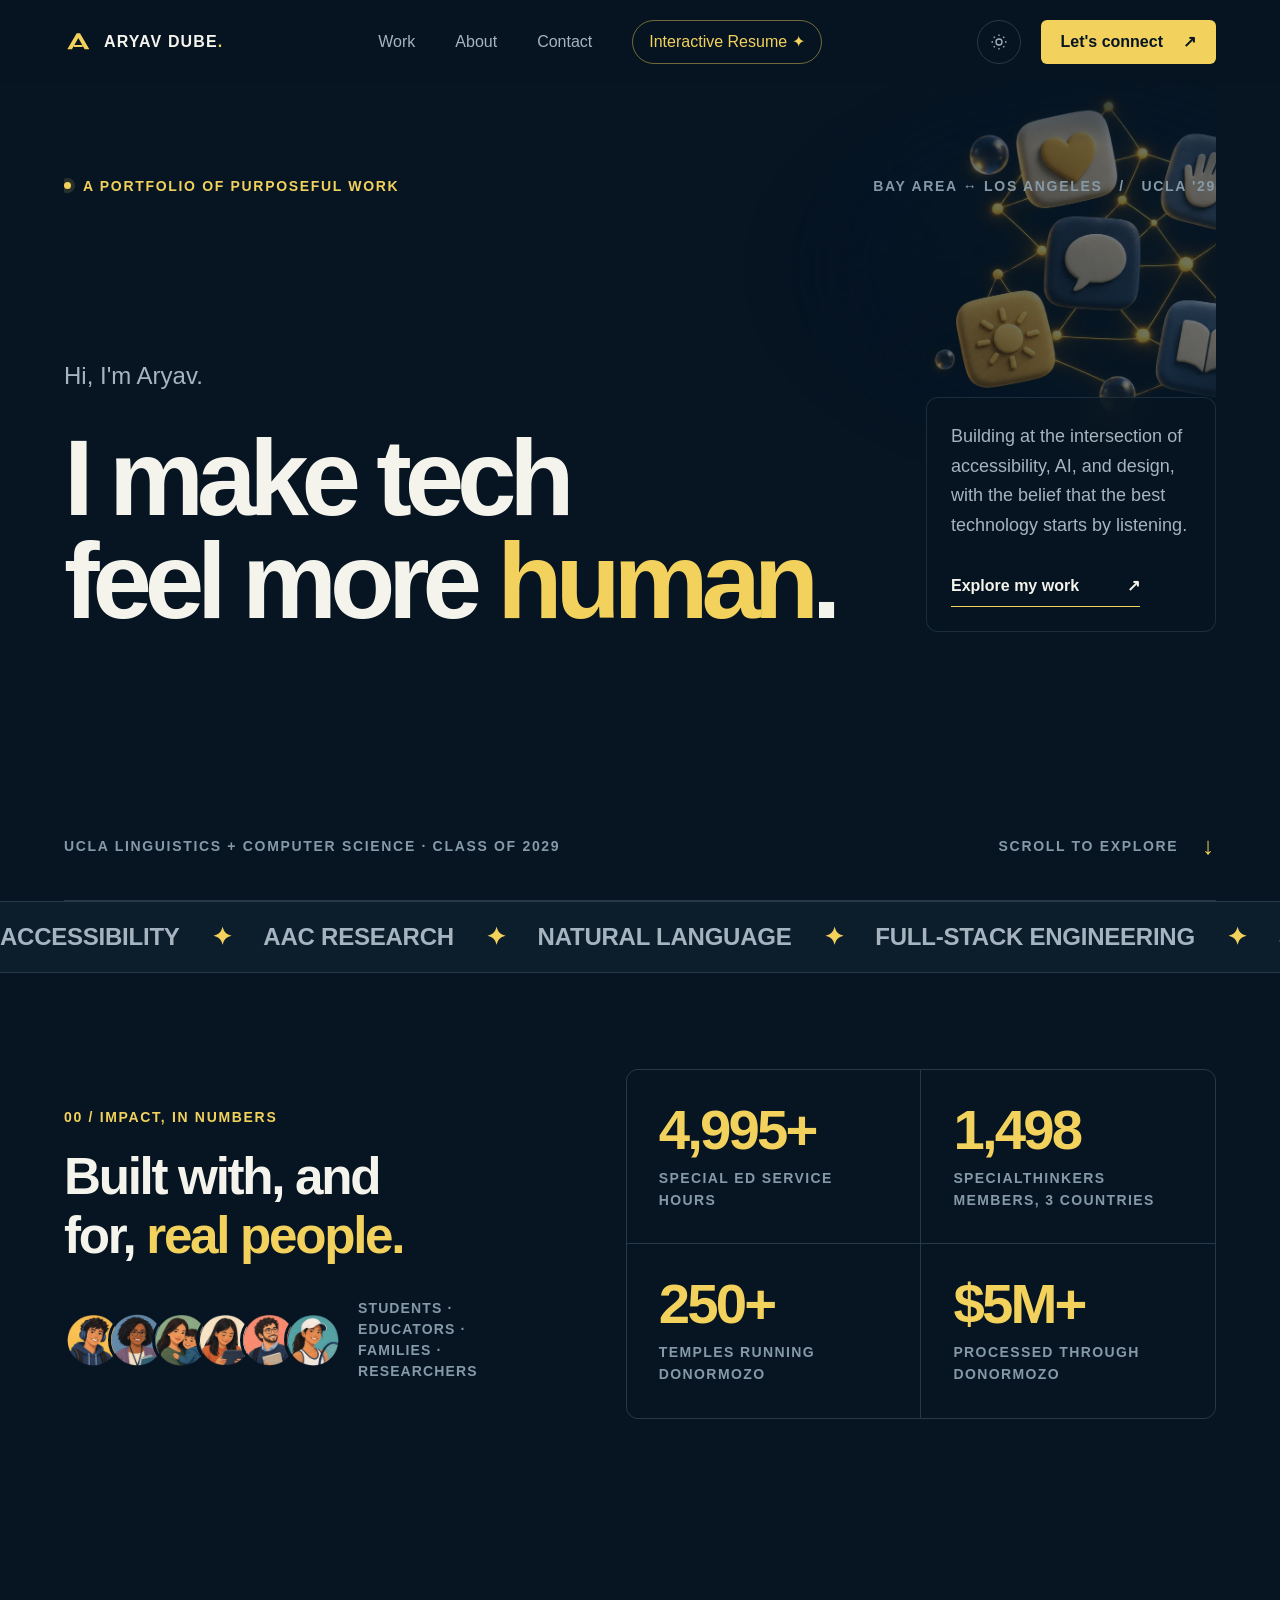
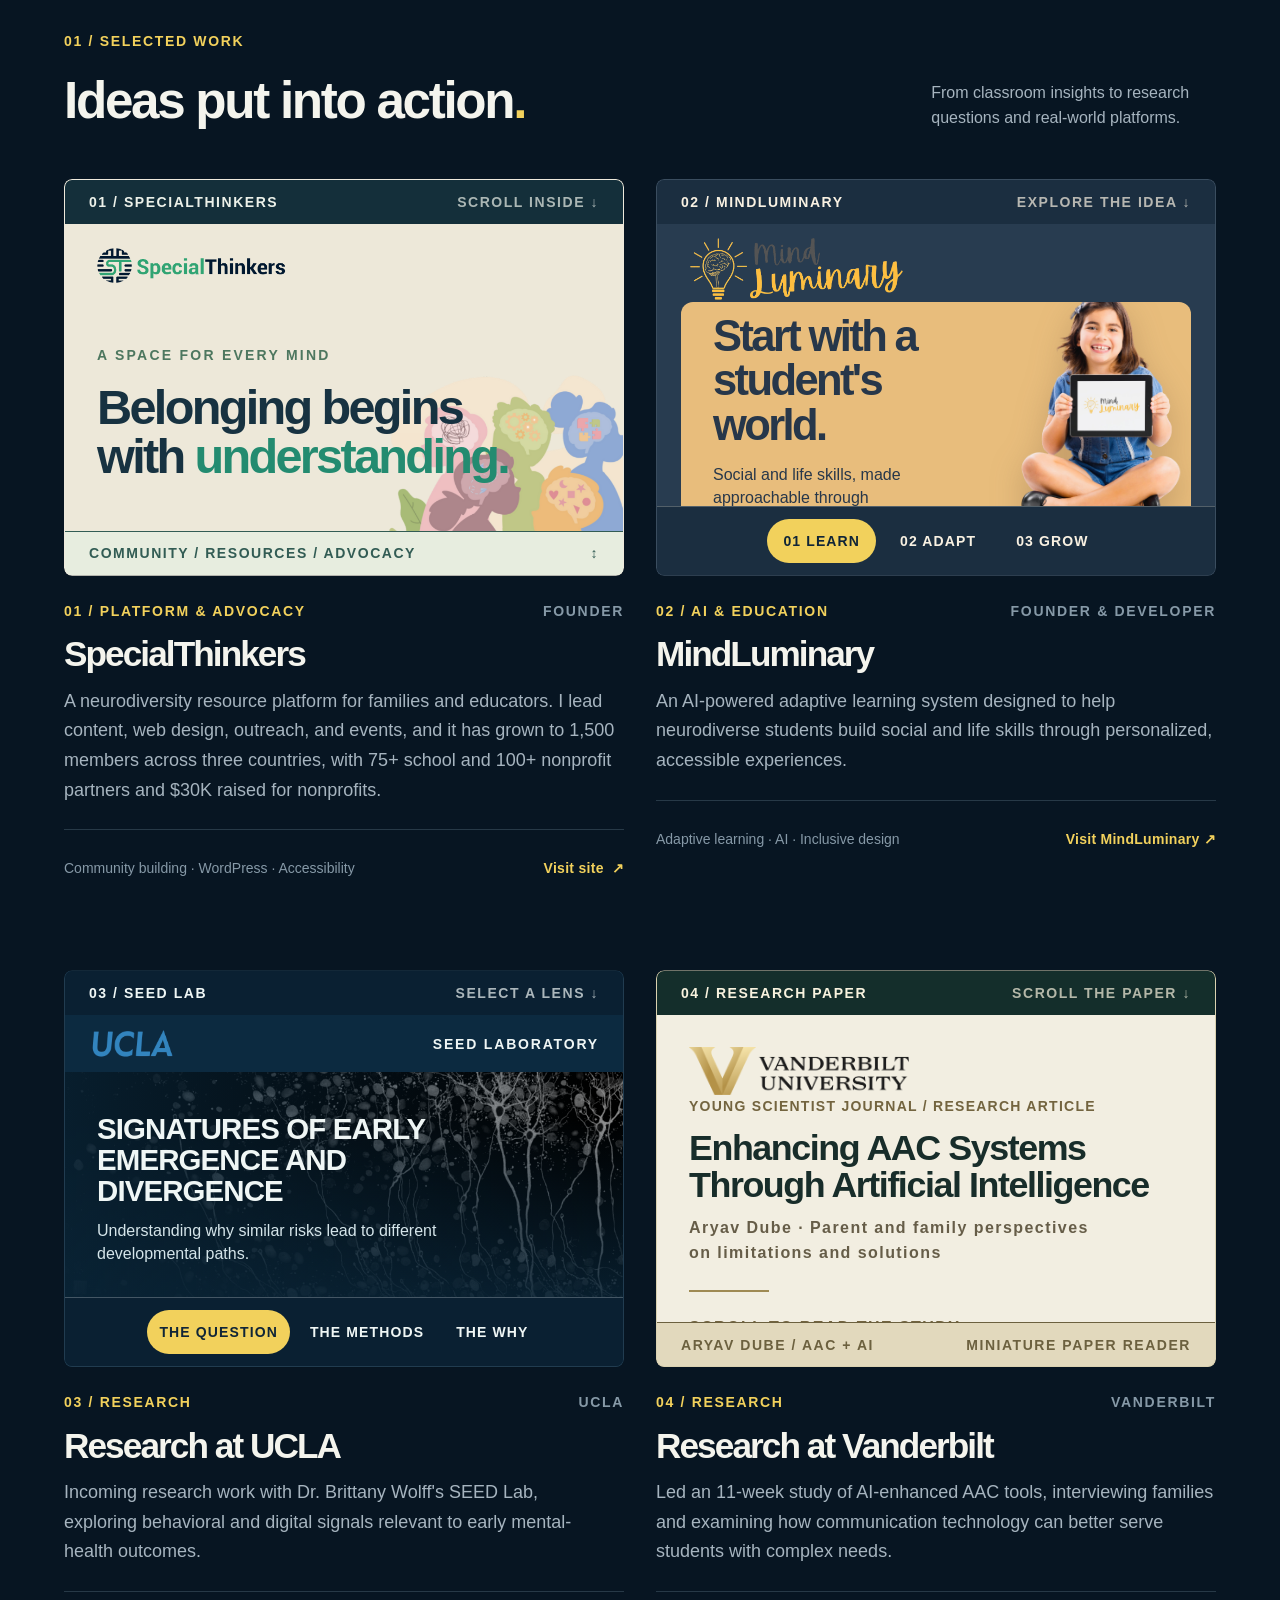
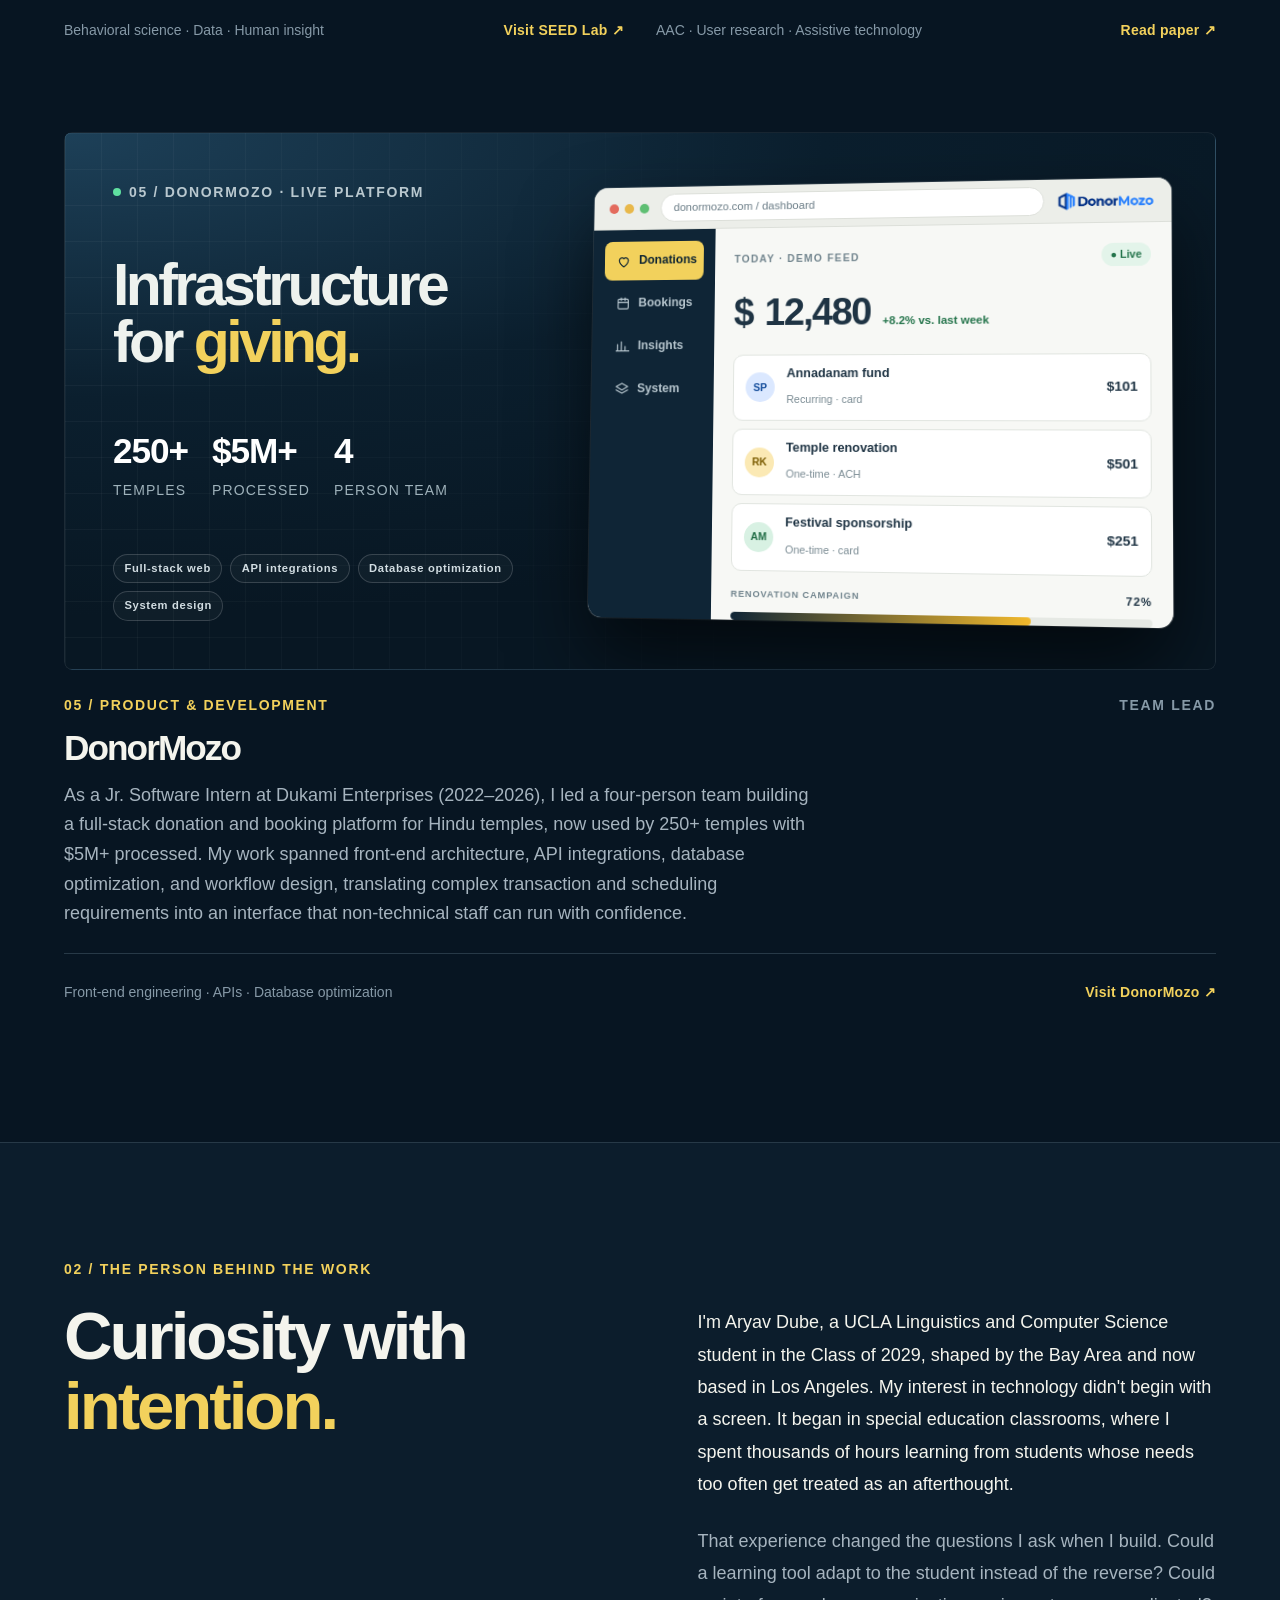
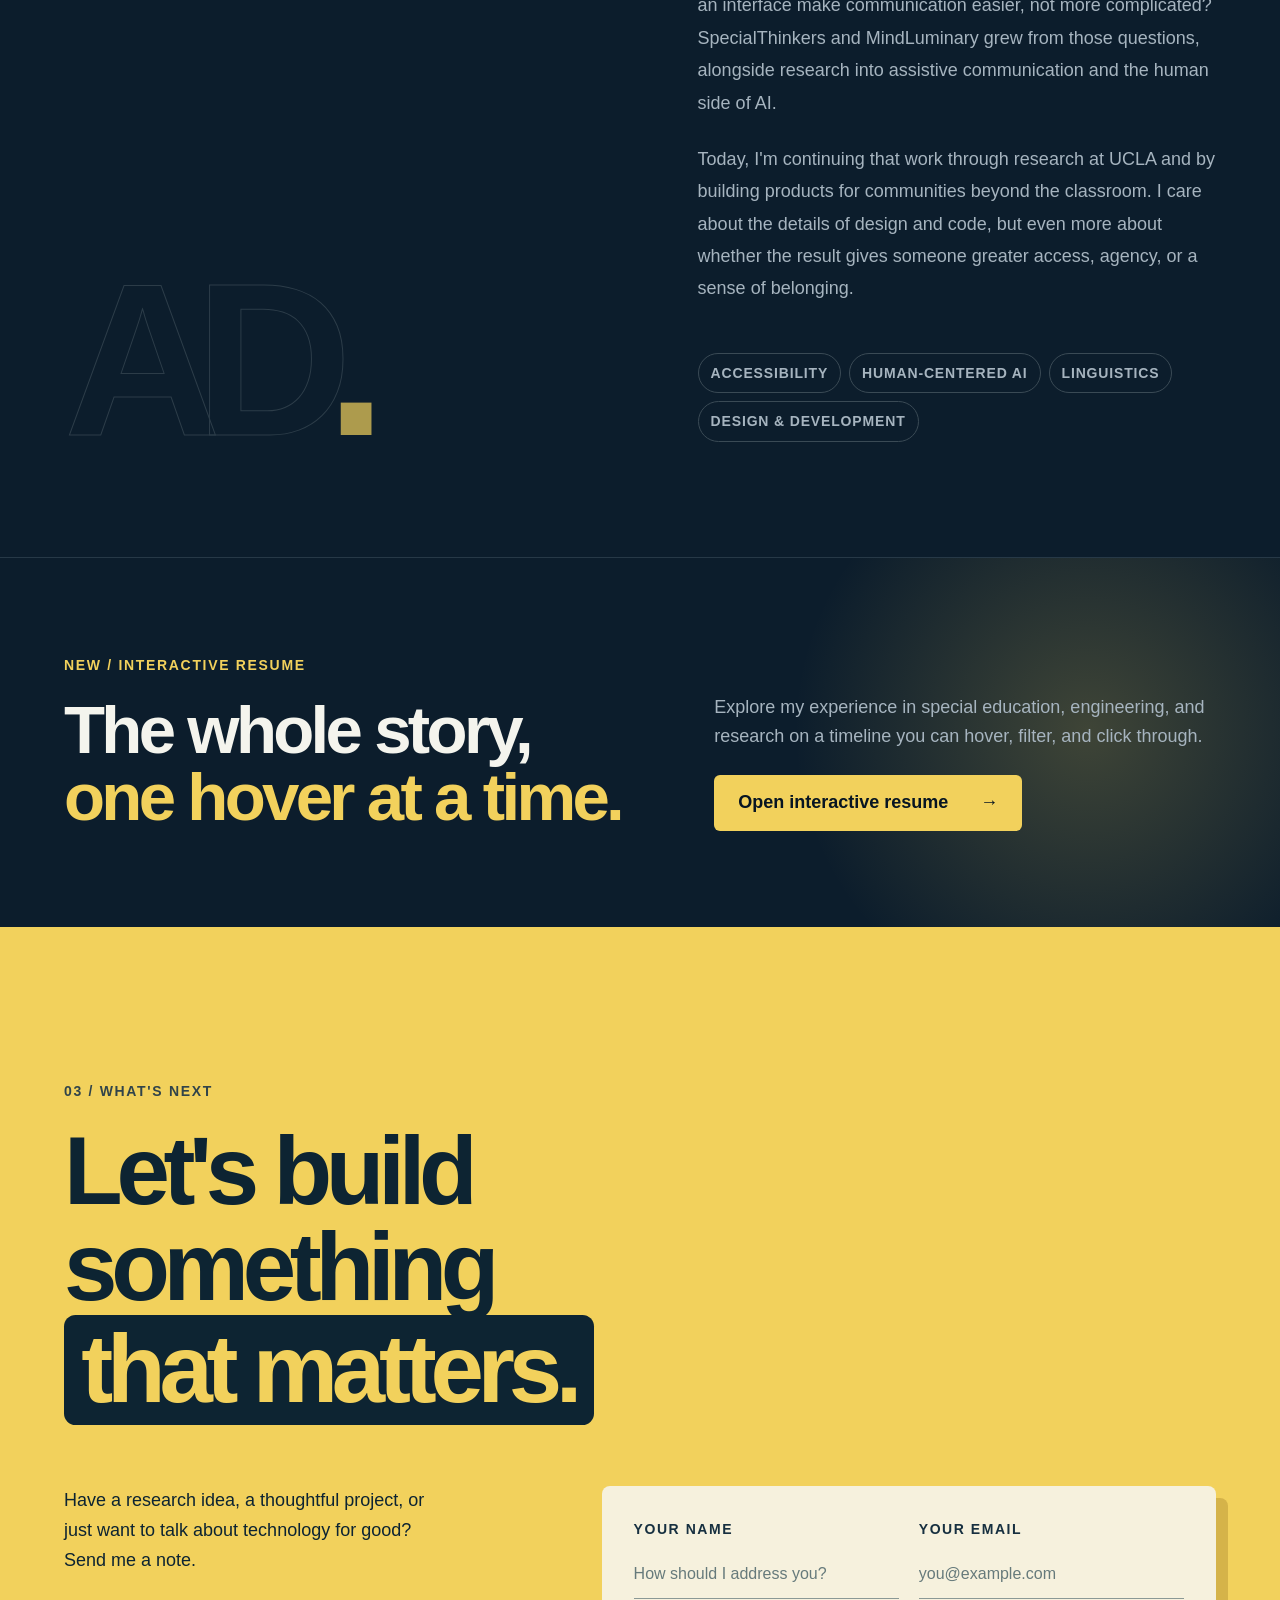
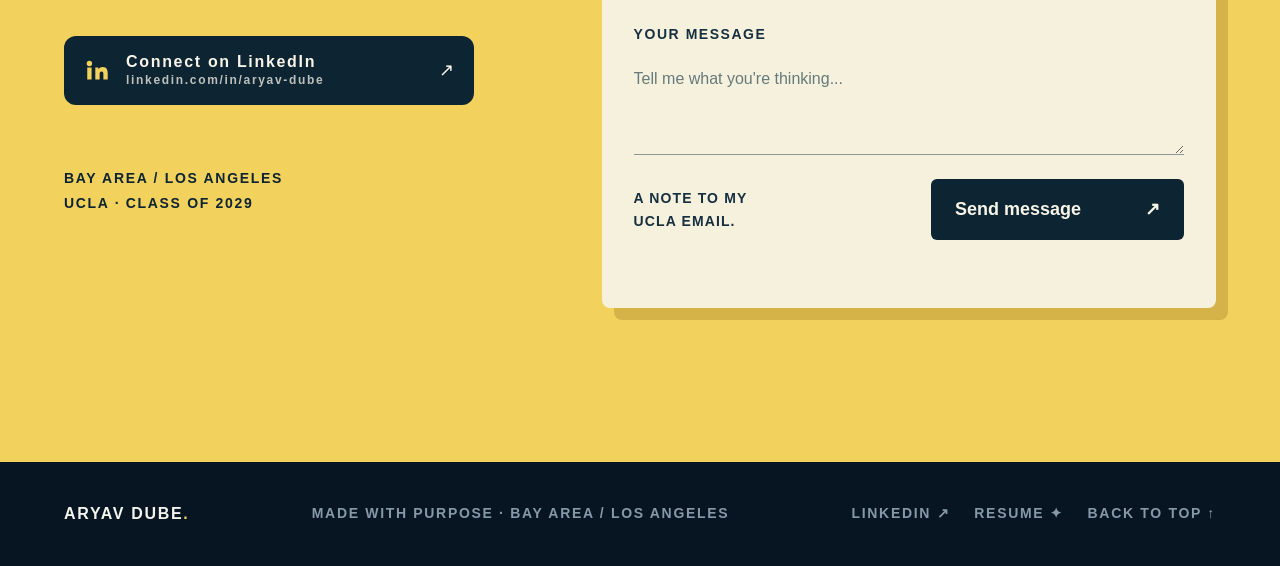
==== commit 02551a80: "Update index.html" ====
--- a/index.html
+++ b/index.html
@@ -262,7 +262,6 @@
           <div class="contact-aside"><p>Have a research idea, a thoughtful project, or just want to talk about technology for good? Send me a note.</p>
             <div class="contact-links">
               <a class="linkedin-card" href="https://www.linkedin.com/in/aryav-dube/" target="_blank" rel="noopener noreferrer"><svg viewBox="0 0 24 24" aria-hidden="true"><path fill="currentColor" d="M4.98 3.5a2.5 2.5 0 1 1 0 5 2.5 2.5 0 0 1 0-5zM3 9.75h4v11H3v-11zm6.5 0h3.8v1.5h.06c.53-1 1.83-2.06 3.77-2.06 4.03 0 4.77 2.65 4.77 6.1v5.46h-4v-4.84c0-1.15-.02-2.64-1.6-2.64-1.61 0-1.86 1.26-1.86 2.56v4.92h-4v-11z"/></svg><span><b>Connect on LinkedIn</b><small>linkedin.com/in/aryav-dube</small></span><i aria-hidden="true">↗</i></a>
-              <a class="mail-card" href="mailto:adube08@ucla.edu"><svg viewBox="0 0 24 24" aria-hidden="true"><rect x="3" y="5" width="18" height="14" rx="2" fill="none" stroke="currentColor" stroke-width="1.8"/><path d="m4 7 8 6 8-6" fill="none" stroke="currentColor" stroke-width="1.8"/></svg><span><b>Email directly</b><small>adube08@ucla.edu</small></span><i aria-hidden="true">↗</i></a>
             </div>
             <span>BAY AREA / LOS ANGELES<br>UCLA · CLASS OF 2029</span></div>
           <form class="contact-form" id="contact-form" action="https://formsubmit.co/adube08@ucla.edu" data-ajax="https://formsubmit.co/ajax/adube08@ucla.edu" method="POST">
